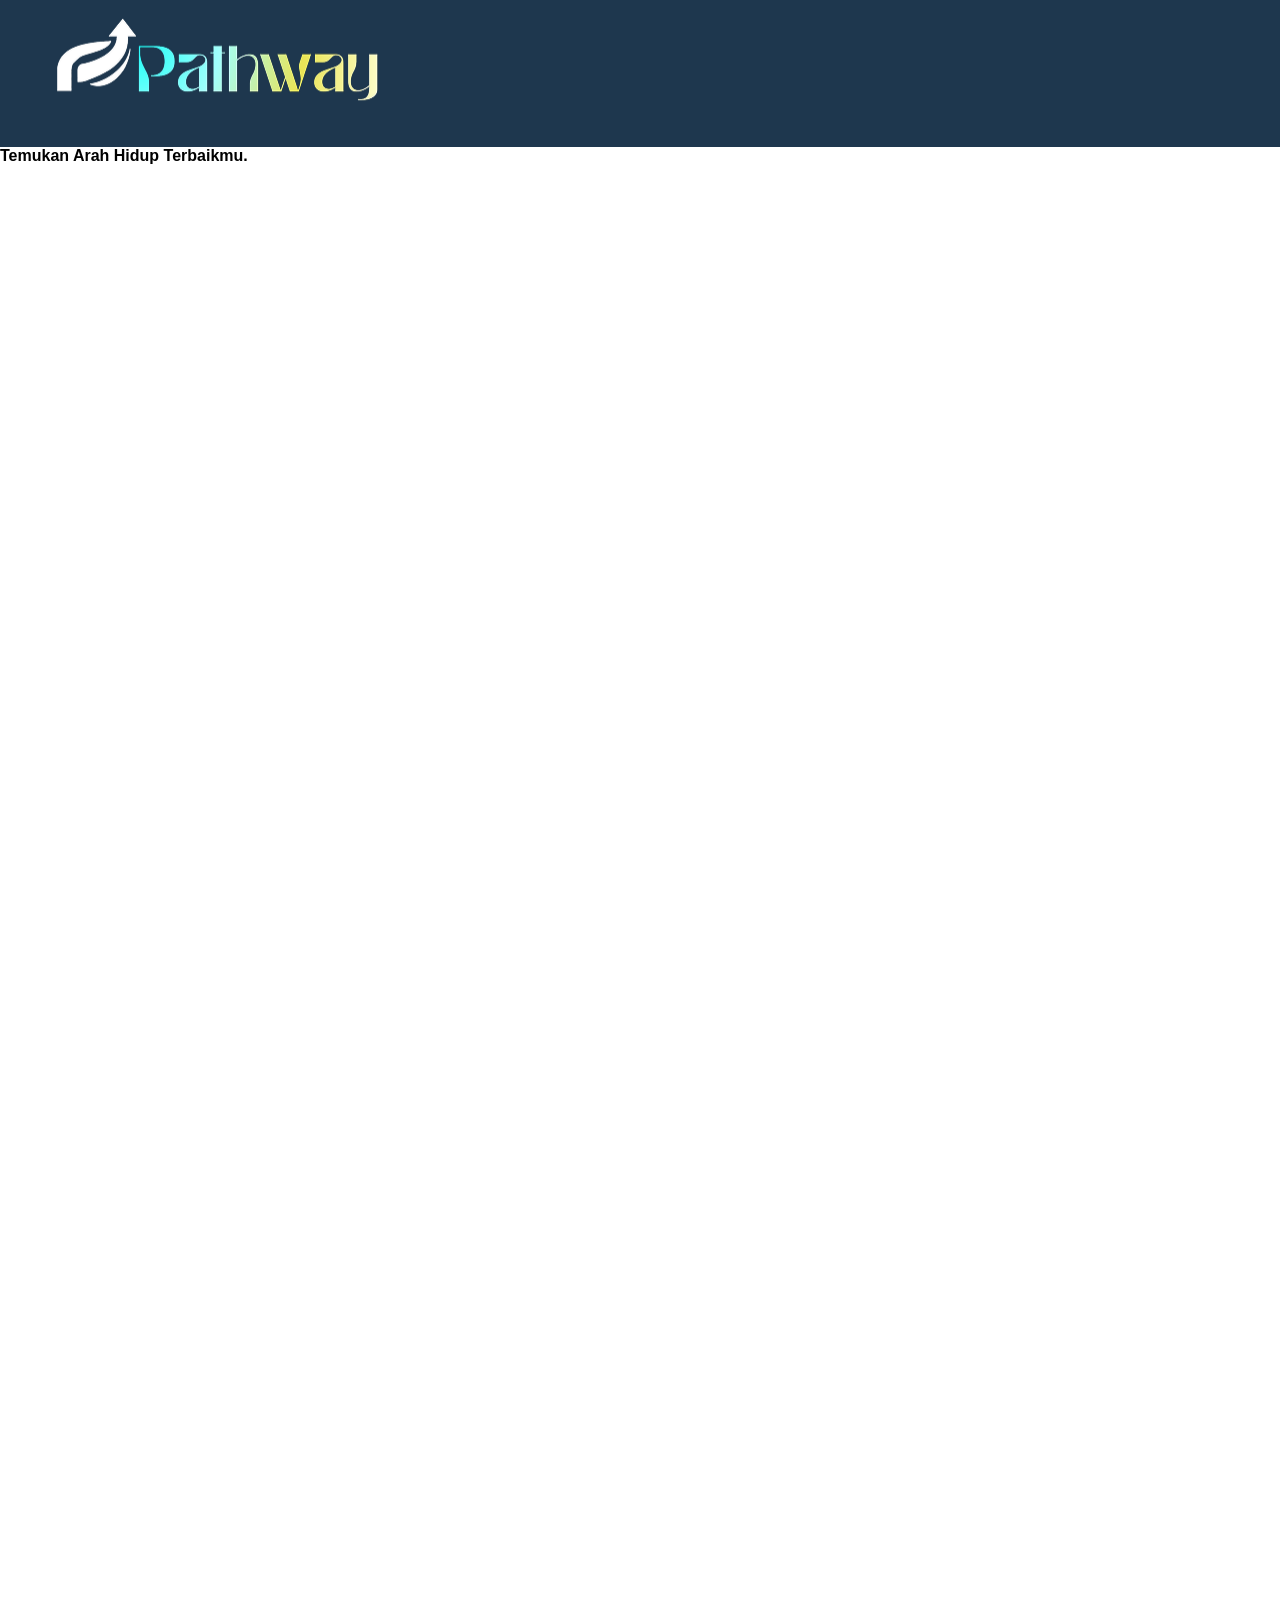
==== index.html @ c816d0b0 "Rename LandingPage.html to index.html" ====
<!DOCTYPE html>
<html lang-"en">
    <head>
        <meta charset="utf-8">
        <title>Landing Page</title>
        <link href="LandingPage.css" rel="stylesheet">
        <link rel="preconnect" href="https://fonts.googleapis.com">
    </head>
    <body>
        <header>
            <a href="">
            <img src="Assets/PathLogo.png" class="logo">
            </a>
        </header>

        <div>
            <p class="Start">Temukan Arah <span>Hidup</span> Terbaikmu.</p>
        </div>
    </body>
</html>
---- LandingPage.css ----
* {
    margin: 0;
    height: 4120px;
    background-attachment: scroll;
}
body {
    font-family: 'Montserrat', sans-serif;
}
header {
    display: block;
    background-color: #1E374E;
    color: black;
    margin: auto;
    width: 1367px;
    height: 147px;
    z-index: -5;
}
.logo {
    display: block;
    height: 126.65px;
    width: 444.59px;
}
.Start {
    font-weight: bold;
}
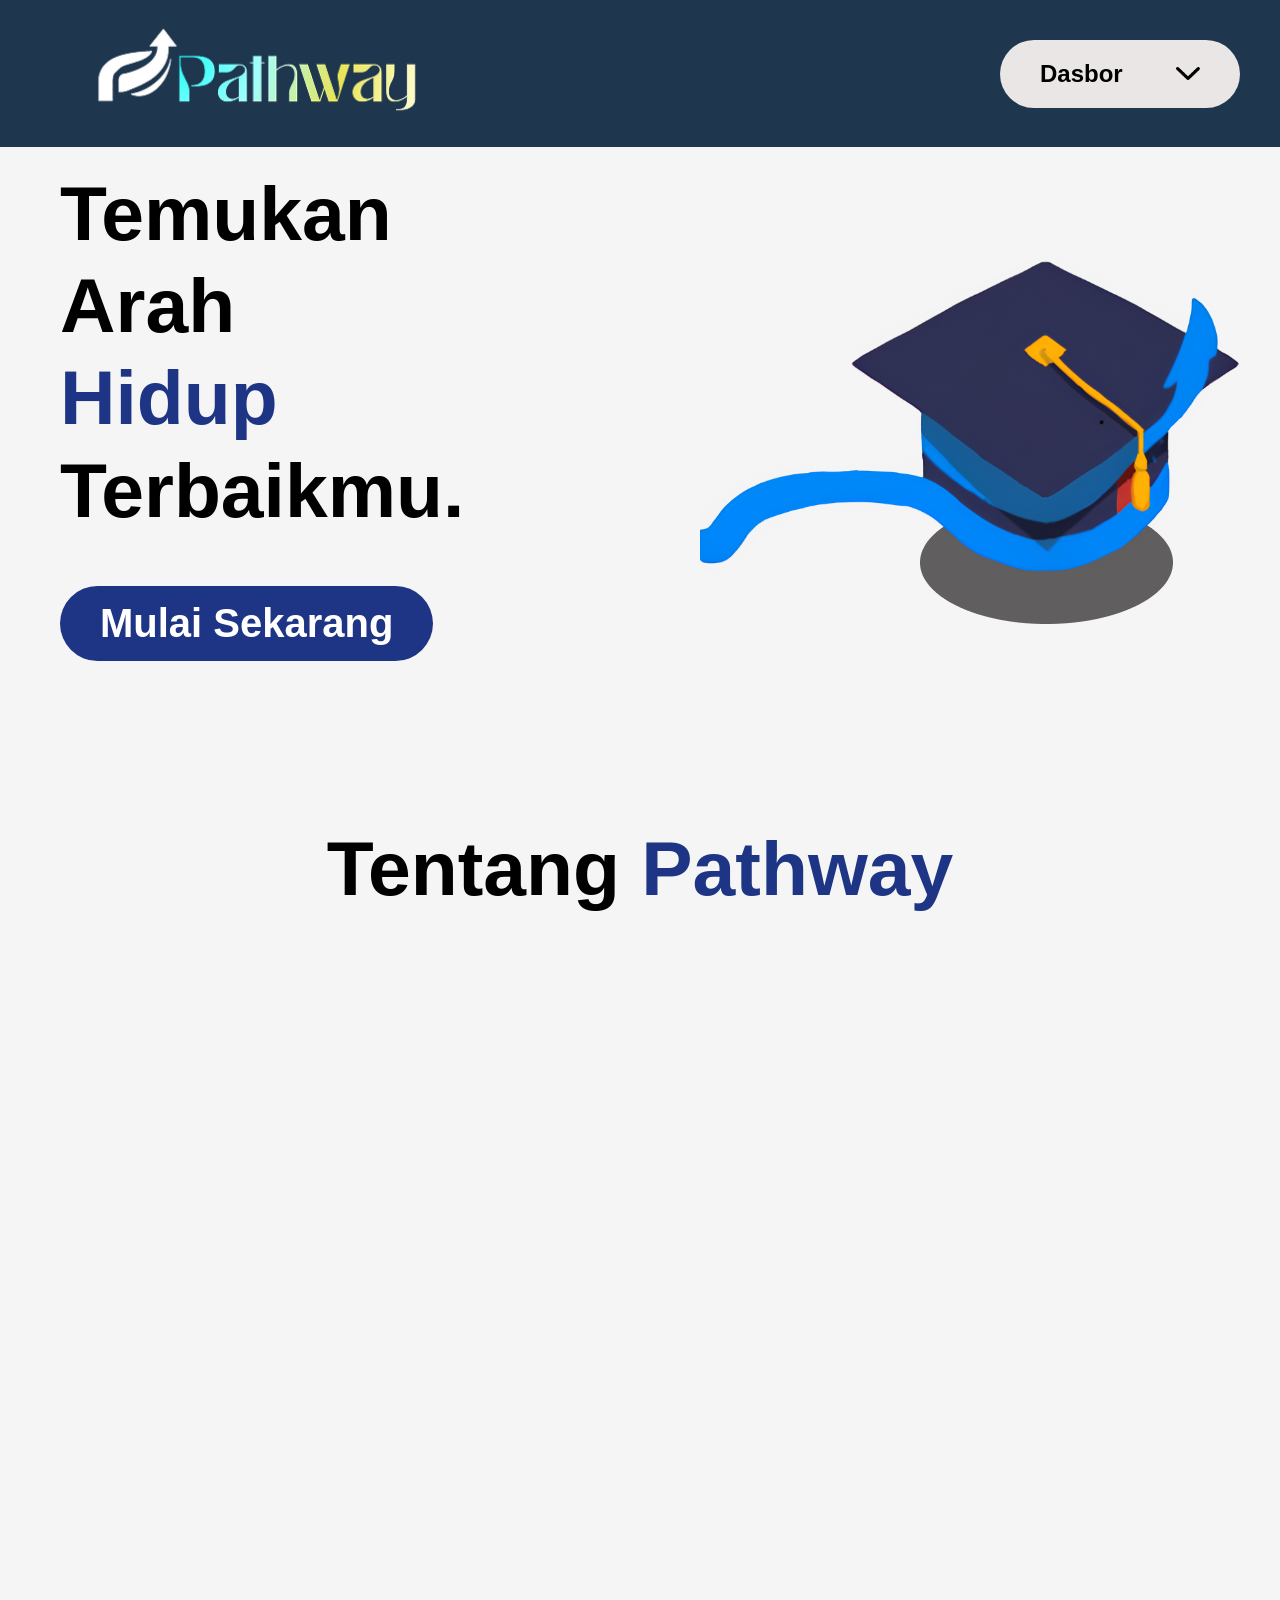
==== commit 421e7f1a: "Update index.html" ====
--- a/index.html
+++ b/index.html
@@ -1,20 +1,58 @@
 <!DOCTYPE html>
-<html lang-"en">
+<html lang="en">
     <head>
         <meta charset="utf-8">
         <title>Landing Page</title>
-        <link href="LandingPage.css" rel="stylesheet">
+        <link href="index.css" rel="stylesheet">
         <link rel="preconnect" href="https://fonts.googleapis.com">
     </head>
     <body>
         <header>
-            <a href="">
-            <img src="Assets/PathLogo.png" class="logo">
+            <a href="index.html">
+                <img src="Assets/PathLogo.png" class="logo">
             </a>
+    
+            <div class="dropdown-wrapper">
+                <button class="btn-dasbor-custom" onclick="toggleMenu()">
+                Dasbor <img src="Assets/Arrow.png" class="arrow" id="arrowIcon">
+                </button>
+                    
+                <a href="login.html" class="dropdown-menu" id="loginMenu">Masuk
+                </a>
+            </div>
         </header>
 
         <div>
             <p class="Start">Temukan Arah <span>Hidup</span> Terbaikmu.</p>
+            
+            <a href="" class="Mulaiskarang">
+                <button class="Test">Mulai Sekarang</button>
+            </a>
+            <img src="Assets/topigmbr.png" class="topi">
+            <img src="Assets/Eclipse.png" class="shadow">
         </div>
+
+        <div>
+            <p class="about">Tentang <span>Pathway</span></p>
+        </div>
+
+        <footer>
+        </footer>
+
+        <script>
+            function toggleMenu() {
+            const menu = document.getElementById('loginMenu');
+            const arrow = document.getElementById('arrowIcon');
+        
+            // Toggle muncul/hilang
+            if (menu.style.display === 'block') {
+                menu.style.display = 'none';
+                arrow.style.transform = 'rotate(0deg)';
+            } else {
+                menu.style.display = 'block';
+                arrow.style.transform = 'rotate(180deg)';
+            }
+        }
+        </script>
     </body>
 </html>
--- a/index.css
+++ b/index.css
@@ -0,0 +1,187 @@
+* {
+    margin: 0;
+    padding: 0;
+    box-sizing: border-box;
+}
+
+body {
+    font-family: 'Montserrat', sans-serif;
+    min-height: 4120px;
+    background-color: #f5f5f5;
+}
+
+header {
+    display: flex;
+    align-items: center;
+    justify-content: space-between;
+    background-color: #1E374E;
+    width: 100%;
+    height: 147px;
+    padding: 0 40px;
+}
+
+header a {
+    display: inline-block;
+}
+
+.logo {
+    display: block;
+    height: 126.65px;
+    width: 444.59px;
+    object-fit: contain;
+}
+
+.dropdown-wrapper {
+    position: relative;
+    display: inline-block;
+    min-width: 240px;
+}
+
+.btn-dasbor-custom {
+    background-color: #EBE6E6;
+    color: black;
+    padding: 20px 40px;
+    border-radius: 60px;
+    border: none;
+    cursor: pointer;
+    display: flex;
+    align-items: center;
+    justify-content: space-between;
+    width: 100%;
+    font-family: 'Montserrat', sans-serif;
+    font-weight: bold;
+    font-size: 24px;
+    gap: 20px;
+    position: relative;
+    z-index: 2;
+    transition: border-radius 0.2s ease;
+}
+
+.btn-dasbor-custom:hover {
+    color: #1E374E;
+}
+
+/* saat open — bawah tombol jadi kotak */
+.dropdown-wrapper.open .btn-dasbor-custom {
+    border-radius: 60px 60px 0 0;
+}
+
+.arrow {
+    width: 24px;
+    transition: transform 0.2s ease;
+}
+
+.dropdown-wrapper.open .arrow {
+    transform: rotate(180deg);
+}
+
+.dropdown-menu {
+    display: none;
+    position: absolute;
+    top: 40px;          /* nempel langsung, nol gap */
+    left: 0;
+    width: 100%;
+    background-color: #EBE6E6;
+    color: black;
+    padding: 26px 90px 28px 0px;
+    border-radius: 0 0 40px 40px;  /* atas kotak, bawah bulat */
+    font-family: 'Montserrat', sans-serif;
+    font-weight: bold;
+    font-size: 22px;
+    text-align: center;
+    text-decoration: none;
+    z-index: 1;
+}
+
+.dropdown-menu.show {
+    display: block;
+}
+
+.dropdown-menu:hover {
+    color: #1E374E;
+}
+
+.hero {
+    padding: 80px 40px;
+}
+
+.Start {
+    display: block;
+    font-weight: bold;
+    font-size: 76.86px;
+    color: black;
+    line-height: 1.2;
+    width: 50px;
+    margin-left: 60px;
+    margin-top: 20px;
+}
+
+.Start span {
+    color: #1D3584;
+}
+
+.Test {
+    display: inline-block;
+    font-family: 'Montserrat', sans-serif;
+    border: none;
+    background-color: #1D3584;
+    color: white;
+    font-size: 40px;
+    border-radius: 60px;
+    font-weight: bold;
+    padding: 15px 40px;
+    cursor: pointer;
+    margin-left: 60px;
+    margin-top: 50px;
+    border: 0;
+    transition: 0,3s ease;
+}
+
+.Test:hover {
+    background-color: #101d47;
+    color: grey;
+}
+
+.topi {
+    display: block;
+    position: relative;
+    width: 700px;
+    margin-left: 700px;
+    margin-top: -560px;
+    z-index: -4;
+}
+
+.shadow {
+    display: block;
+    position: relative;
+    margin-left: 920px;
+    margin-top: -300px;
+    z-index: -5;
+}
+
+.Mulaiskarang {
+    text-decoration: none;
+}
+
+.about {
+    display: block;
+    font-weight: bold;
+    font-size: 76.86px;
+    text-align: center;
+    margin-top: 200px;
+}
+
+.about span{
+    color: #1D3584;
+}
+
+footer {
+    display: block;
+    margin-top: 3350px;
+    align-items: center;
+    justify-content: space-between;
+    background-color: #1E374E;
+    width: 100%;
+    height: 147px;
+    padding: 0 40px;
+}
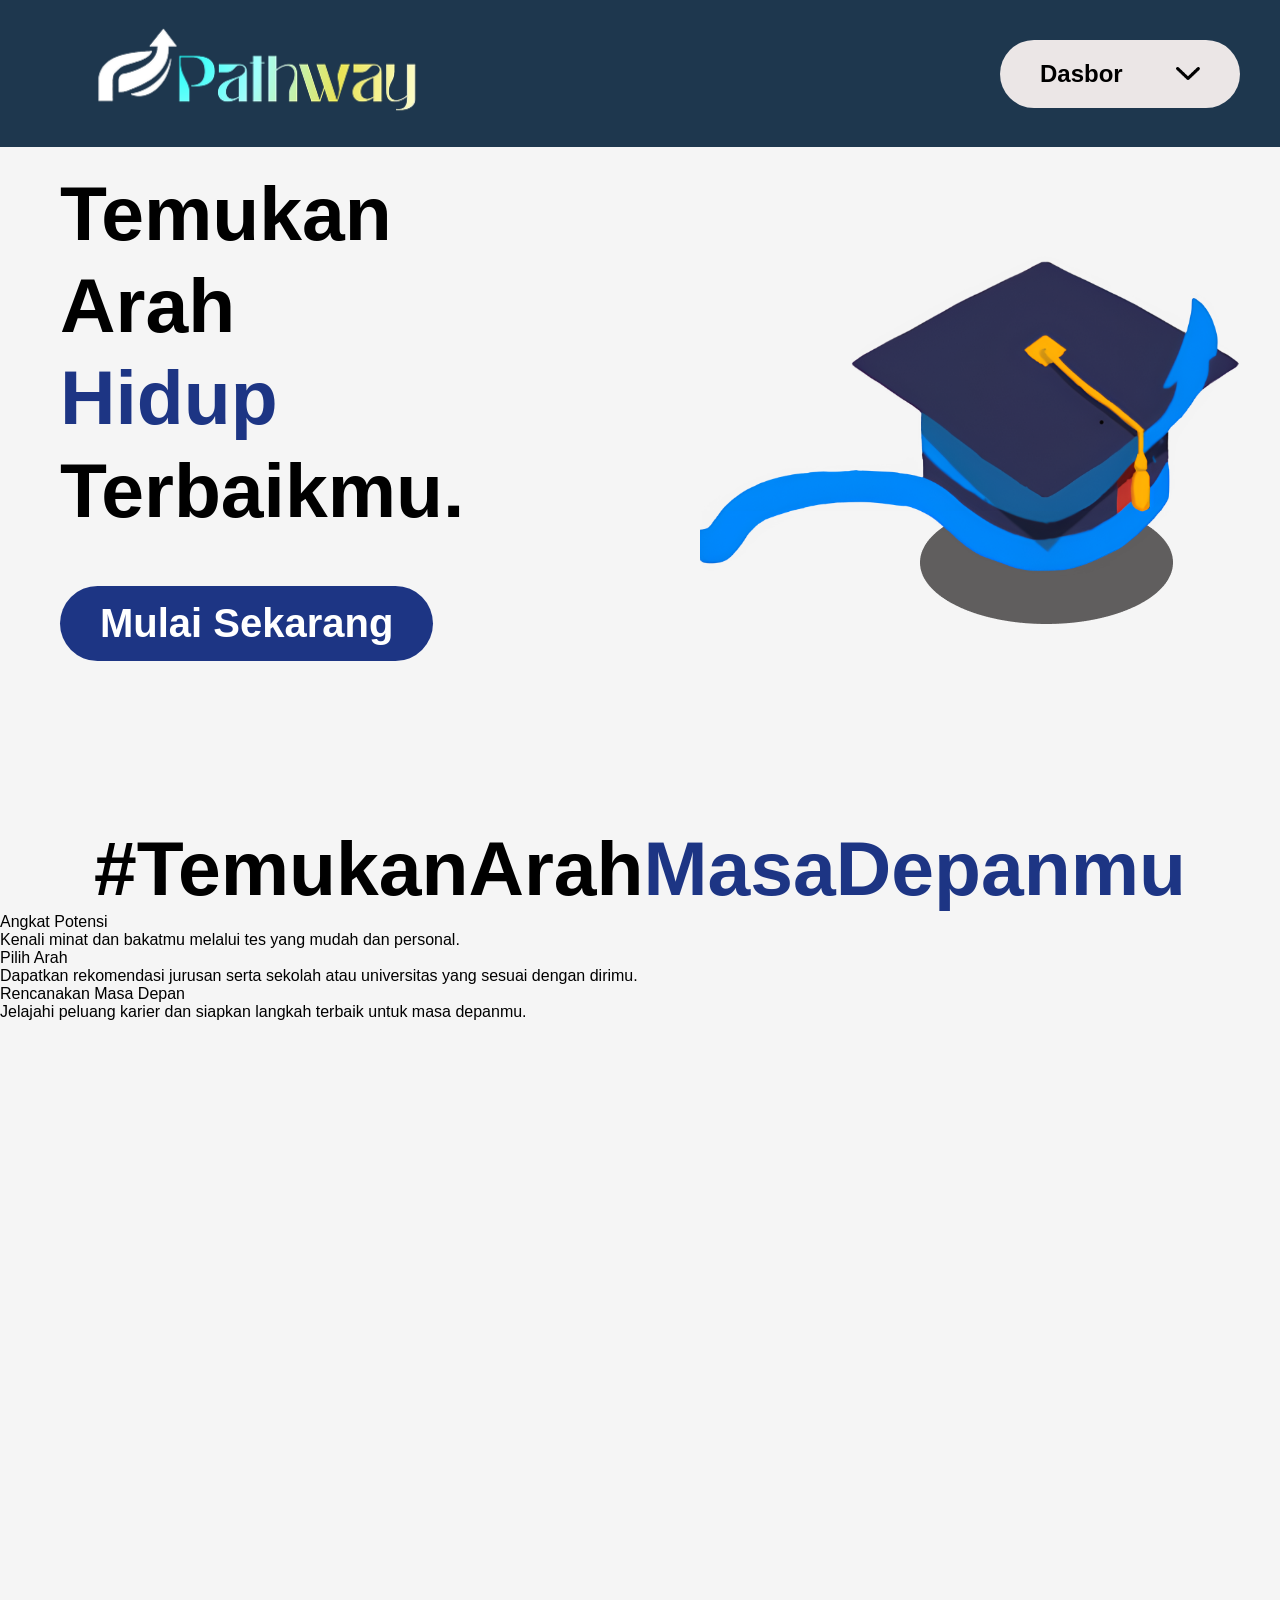
==== commit bd86350b: "Update index.html" ====
--- a/index.html
+++ b/index.html
@@ -33,7 +33,25 @@
         </div>
 
         <div>
-            <p class="about">Tentang <span>Pathway</span></p>
+            <p class="about">#TemukanArah<span>MasaDepanmu</span></p>
+            <div class="containerop1">
+                <div>
+                    <p class="Op1">Angkat Potensi</p>
+                    <p class="isi">Kenali minat dan bakatmu melalui tes yang mudah dan personal.</p>
+                </div>
+            </div>
+            <div class="containerop2">
+                <div>
+                    <p class="Op2">Pilih Arah</p>
+                    <p class="isi">Dapatkan rekomendasi jurusan serta sekolah atau universitas yang sesuai dengan dirimu.</p>
+                </div>
+            </div>
+            <div class="containerop3">
+                <div>
+                    <p class="Op3">Rencanakan Masa Depan</p>
+                    <p class="isi">Jelajahi peluang karier dan siapkan langkah terbaik untuk masa depanmu.</p>
+                </div>
+            </div>
         </div>
 
         <footer>
@@ -41,18 +59,24 @@
 
         <script>
             function toggleMenu() {
-            const menu = document.getElementById('loginMenu');
-            const arrow = document.getElementById('arrowIcon');
-        
-            // Toggle muncul/hilang
-            if (menu.style.display === 'block') {
-                menu.style.display = 'none';
-                arrow.style.transform = 'rotate(0deg)';
-            } else {
-                menu.style.display = 'block';
-                arrow.style.transform = 'rotate(180deg)';
-            }
-        }
+    const menu = document.getElementById('loginMenu');
+    const arrow = document.getElementById('arrowIcon');
+    const wrapper = document.querySelector('.dropdown-wrapper');
+
+    // Toggle class 'show' untuk menu (fade in)
+    menu.classList.toggle('show');
+    
+    // Toggle class 'open' untuk wrapper (buat border-radius tombol & rotasi panah)
+    wrapper.classList.toggle('open');
+
+    // Logic rotasi panah (opsional kalau mau tetep lewat JS, 
+    // tapi di CSS kamu tadi udah ada .dropdown-wrapper.open .arrow)
+    if (menu.classList.contains('show')) {
+        arrow.style.transform = 'rotate(180deg)';
+    } else {
+        arrow.style.transform = 'rotate(0deg)';
+    }
+}
         </script>
     </body>
 </html>
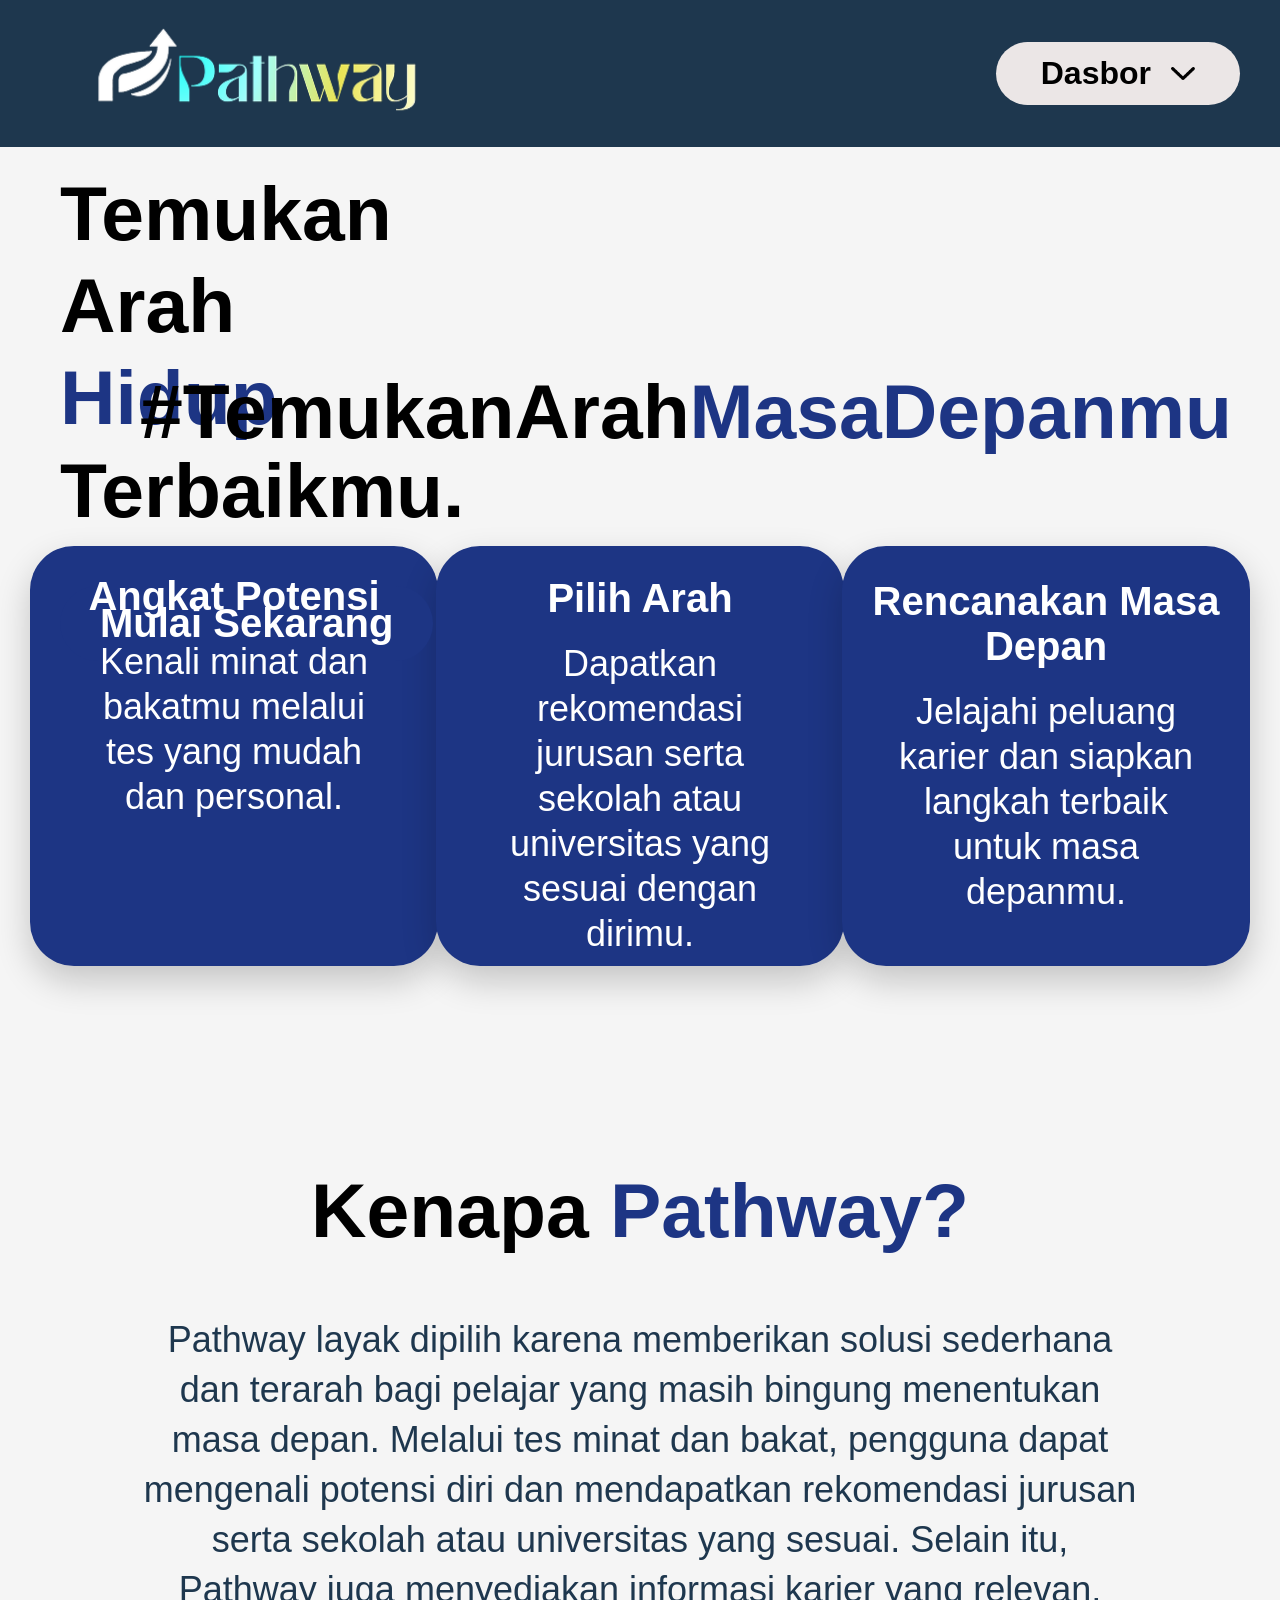
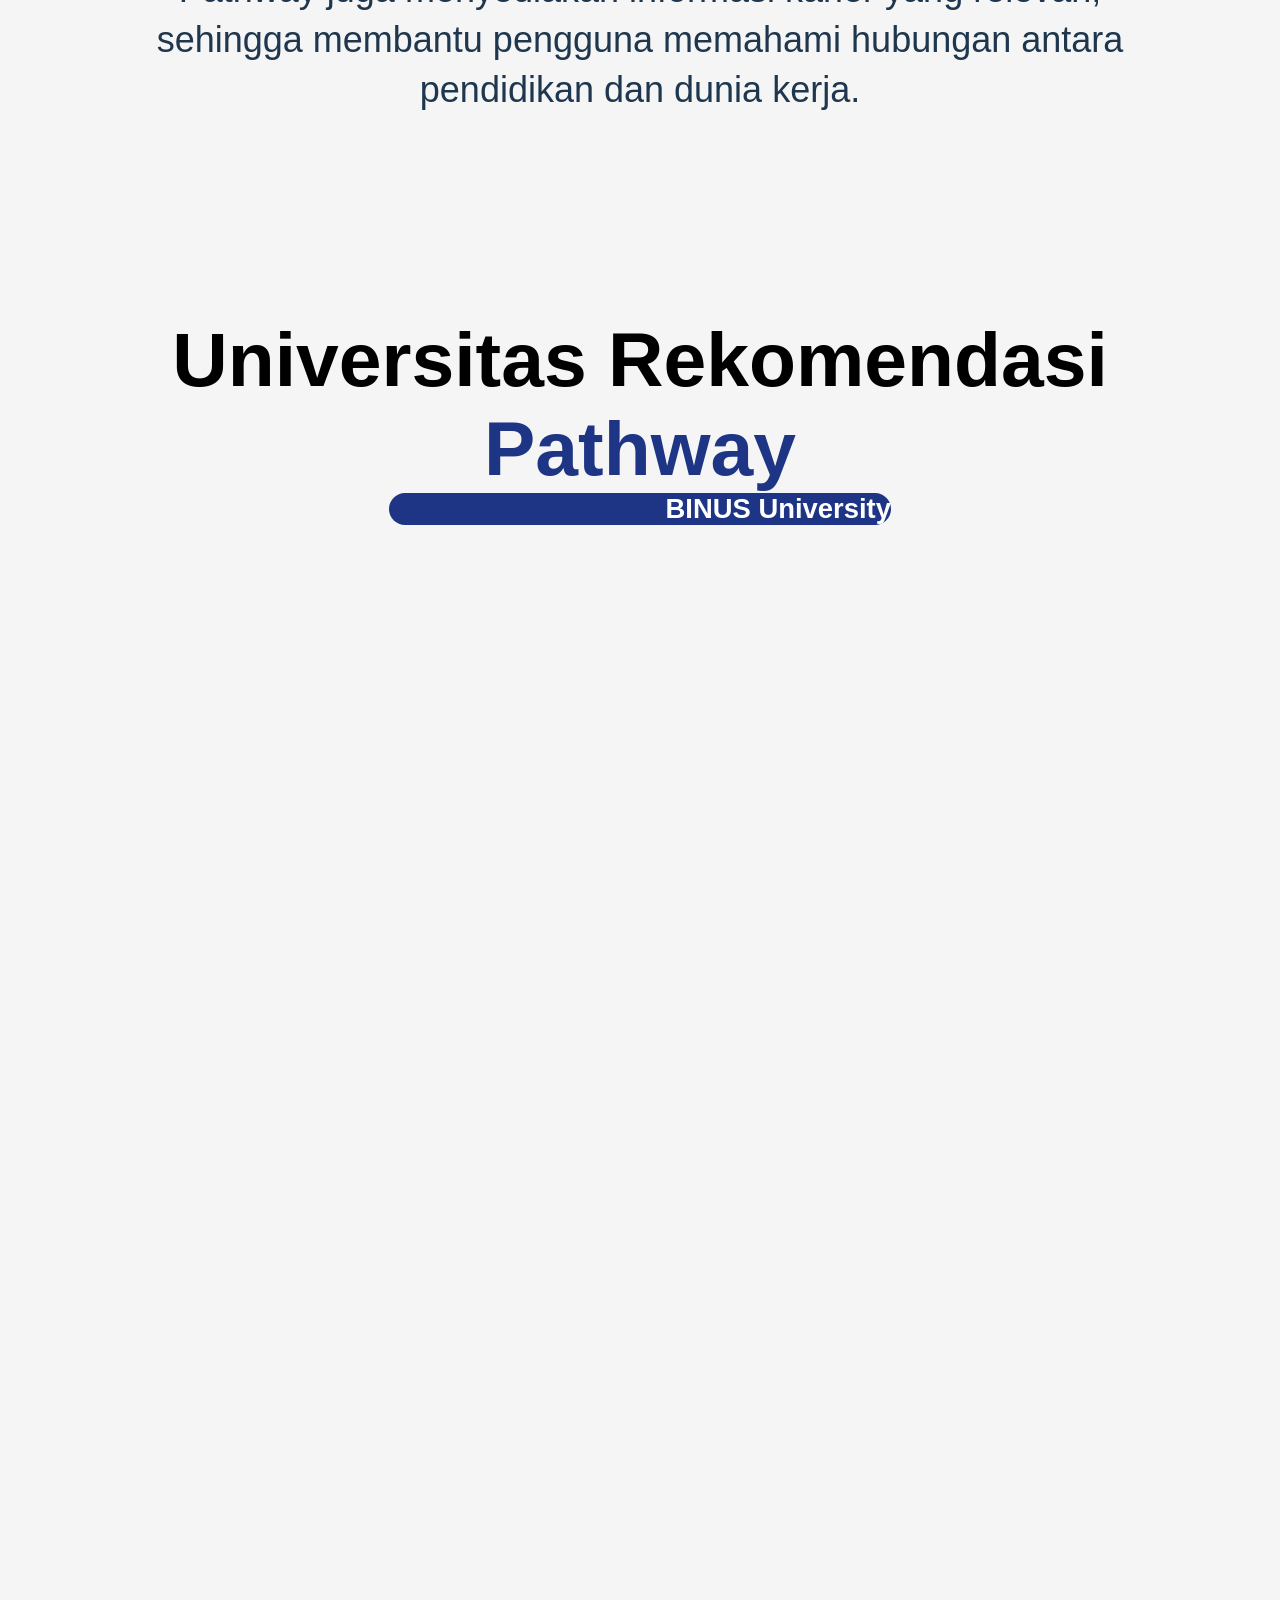
==== commit a03a3f6f: "Update index.html" ====
--- a/index.html
+++ b/index.html
@@ -5,6 +5,7 @@
         <title>Landing Page</title>
         <link href="index.css" rel="stylesheet">
         <link rel="preconnect" href="https://fonts.googleapis.com">
+        <link rel="icon" type="image/png" href="Assets/favicon.png">
     </head>
     <body>
         <header>
@@ -28,7 +29,7 @@
             <a href="" class="Mulaiskarang">
                 <button class="Test">Mulai Sekarang</button>
             </a>
-            <img src="Assets/topigmbr.png" class="topi">
+            <img src="Assets/Topi.gif" class="topi">
             <img src="Assets/Eclipse.png" class="shadow">
         </div>
 
@@ -54,6 +55,19 @@
             </div>
         </div>
 
+        <div>
+            <p class="about">Kenapa <span>Pathway?</span></p>
+            <p class="deksripsi">Pathway layak dipilih karena memberikan solusi sederhana dan terarah bagi pelajar yang masih bingung menentukan masa depan. Melalui tes minat dan bakat, pengguna dapat mengenali potensi diri dan mendapatkan rekomendasi jurusan serta sekolah atau universitas yang sesuai. Selain itu, Pathway juga menyediakan informasi karier yang relevan, sehingga membantu pengguna memahami hubungan antara pendidikan dan dunia kerja.</p>
+        </div>
+
+        <div>
+            <p class="about">Universitas Rekomendasi <span>Pathway</span></p>
+            <div class= "Uni1">
+                <p class="judul1">BINUS University</p>
+                <p class="deks1"></p>
+            </div>
+        </div>
+
         <footer>
         </footer>
 
@@ -62,15 +76,8 @@
     const menu = document.getElementById('loginMenu');
     const arrow = document.getElementById('arrowIcon');
     const wrapper = document.querySelector('.dropdown-wrapper');
-
-    // Toggle class 'show' untuk menu (fade in)
     menu.classList.toggle('show');
-    
-    // Toggle class 'open' untuk wrapper (buat border-radius tombol & rotasi panah)
     wrapper.classList.toggle('open');
-
-    // Logic rotasi panah (opsional kalau mau tetep lewat JS, 
-    // tapi di CSS kamu tadi udah ada .dropdown-wrapper.open .arrow)
     if (menu.classList.contains('show')) {
         arrow.style.transform = 'rotate(180deg)';
     } else {
--- a/index.css
+++ b/index.css
@@ -18,6 +18,9 @@
     width: 100%;
     height: 147px;
     padding: 0 40px;
+    position: sticky;
+    top: 0;
+    z-index: 1000;
 }
 
 header a {
@@ -40,7 +43,7 @@
 .btn-dasbor-custom {
     background-color: #EBE6E6;
     color: black;
-    padding: 20px 40px;
+    padding: 13px 45px;
     border-radius: 60px;
     border: none;
     cursor: pointer;
@@ -50,7 +53,7 @@
     width: 100%;
     font-family: 'Montserrat', sans-serif;
     font-weight: bold;
-    font-size: 24px;
+    font-size: 32px;
     gap: 20px;
     position: relative;
     z-index: 2;
@@ -61,9 +64,8 @@
     color: #1E374E;
 }
 
-/* saat open — bawah tombol jadi kotak */
 .dropdown-wrapper.open .btn-dasbor-custom {
-    border-radius: 60px 60px 0 0;
+    border-radius: 30px 30px 0 0;
 }
 
 .arrow {
@@ -76,25 +78,41 @@
 }
 
 .dropdown-menu {
-    display: none;
+    /* Hapus display: none; */
     position: absolute;
-    top: 40px;          /* nempel langsung, nol gap */
+    top: 100%;           /* Pas di bawah tombol */
     left: 0;
     width: 100%;
     background-color: #EBE6E6;
     color: black;
-    padding: 26px 90px 28px 0px;
-    border-radius: 0 0 40px 40px;  /* atas kotak, bawah bulat */
+    padding: 26px 50px 28px 0px;
+    border-radius: 0 0 40px 40px;
     font-family: 'Montserrat', sans-serif;
     font-weight: bold;
-    font-size: 22px;
+    font-size: 32px;
     text-align: center;
     text-decoration: none;
     z-index: 1;
-}
-
+
+    /* Logic Fade In */
+    opacity: 0;
+    visibility: hidden;
+    transform: translateY(-10px); /* Efek sedikit naik saat sembunyi */
+    transition: all 0.3s ease;    /* Durasi transisi 0.3 detik */
+}
+
+/* Class baru untuk trigger tampil */
 .dropdown-menu.show {
-    display: block;
+    opacity: 1;
+    visibility: visible;
+    transform: translateY(0);    /* Kembali ke posisi normal */
+}
+
+.dropdown-menu.show {
+    display: block;
+    opacity: 1;
+    visibility: visible;
+    transform: translateY(0);
 }
 
 .dropdown-menu:hover {
@@ -149,6 +167,7 @@
     margin-left: 700px;
     margin-top: -560px;
     z-index: -4;
+    right: 5%;
 }
 
 .shadow {
@@ -157,6 +176,7 @@
     margin-left: 920px;
     margin-top: -300px;
     z-index: -5;
+    right: 4%;
 }
 
 .Mulaiskarang {
@@ -169,6 +189,9 @@
     font-size: 76.86px;
     text-align: center;
     margin-top: 200px;
+    width: 1000px;
+    margin-left: auto;
+    margin-right: auto;
 }
 
 .about span{
@@ -185,3 +208,122 @@
     height: 147px;
     padding: 0 40px;
 }
+
+.Op1, .Op2, .Op3 {
+    font-weight: bold;
+    display: block;
+    margin-top: 20px;
+    font-size: 40px;
+    text-align: center;
+}
+
+.Op1{
+    margin-top: -120px;
+}
+
+.Op3 {
+    margin-top: -20px;
+}
+
+.isi {
+    display: block;
+    margin-top: 20px;
+    text-align: center;
+    margin-left: auto;
+    margin-right: auto;
+    width: 300px;
+}
+
+.containerop1 {
+    margin-top: 90px;
+    display: flex;
+    margin-left: 30px;
+    border: none;
+    background-color: #1D3584;
+    color: white;
+    font-size: 36px;
+    border-radius: 44px;
+    width: 408px;
+    text-align: center;
+    height: 420px;
+    line-height: 45px;
+    box-shadow: 0 15px 35px rgba(0, 0, 0, 0.2);
+}
+
+.containerop2 {
+    display: flex;
+    margin-top: -420px;
+    margin-left: auto;
+    margin-right: auto;
+    border: none;
+    background-color: #1D3584;
+    color: white;
+    font-size: 36px;
+    border-radius: 44px;
+    width: 408px;
+    text-align: center;
+    height: 420px;
+    line-height: 45px;
+    box-shadow: 0 15px 35px rgba(0, 0, 0, 0.2);
+}
+
+.containerop3 {
+    margin-top: -420px;
+    display: flex;
+    margin-left: auto;
+    margin-right: 30px;
+    border: none;
+    background-color: #1D3584;
+    color: white;
+    font-size: 36px;
+    border-radius: 44px;
+    width: 408px;
+    text-align: center;
+    height: 420px;
+    line-height: 45px;
+    box-shadow: 0 15px 35px rgba(0, 0, 0, 0.2);
+}
+
+.containerop1, .containerop2, .containerop3 {
+    display: flex;
+    flex-direction: column; /* WAJIB: biar judul & isi tumpuk atas-bawah */
+    align-items: center;    /* Center secara horizontal */
+    justify-content: center; /* Center secara vertikal */
+    
+    /* ... sisa kode warna, radius, dan shadow kamu ... */
+    background-color: #1D3584;
+    color: white;
+    border-radius: 44px;
+    width: 408px;
+    height: 420px;
+    text-align: center;
+}
+
+.deksripsi {
+    margin-top: 60px;
+    color: #1E374E;
+    text-align: center;
+    font-size: 36px;
+    width: 1000px;
+    line-height: 50px;
+    margin-left: auto;
+    margin-right: auto;
+}
+
+.Uni1 {
+    width: 502px;
+    height: 289px;
+    margin-left: auto;
+    margin-right: auto;
+}
+
+.judul1 {
+    display: block;
+    border: none;
+    background-color: #1D3584;
+    border-radius: 30px;
+    color: white;
+    text-align: right;
+    font-weight: bold;
+    font-size: 27.43px;
+}
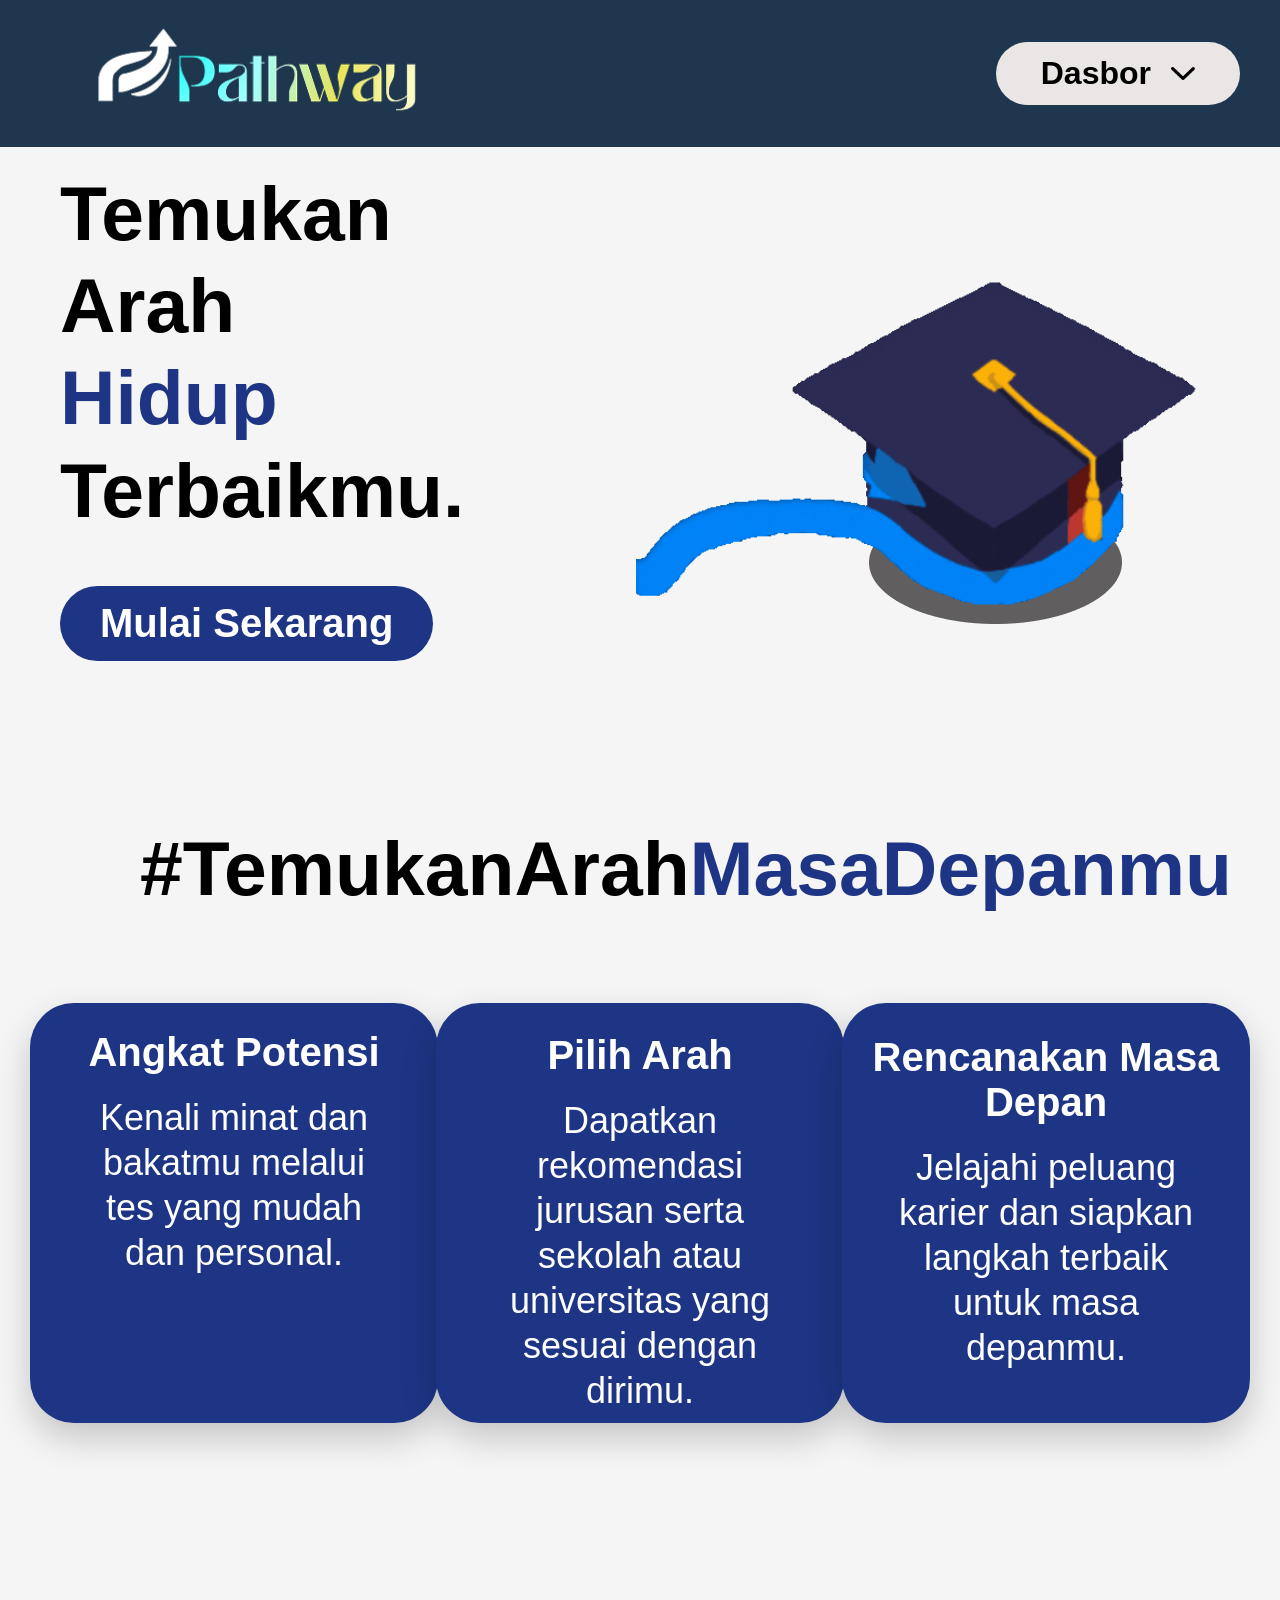
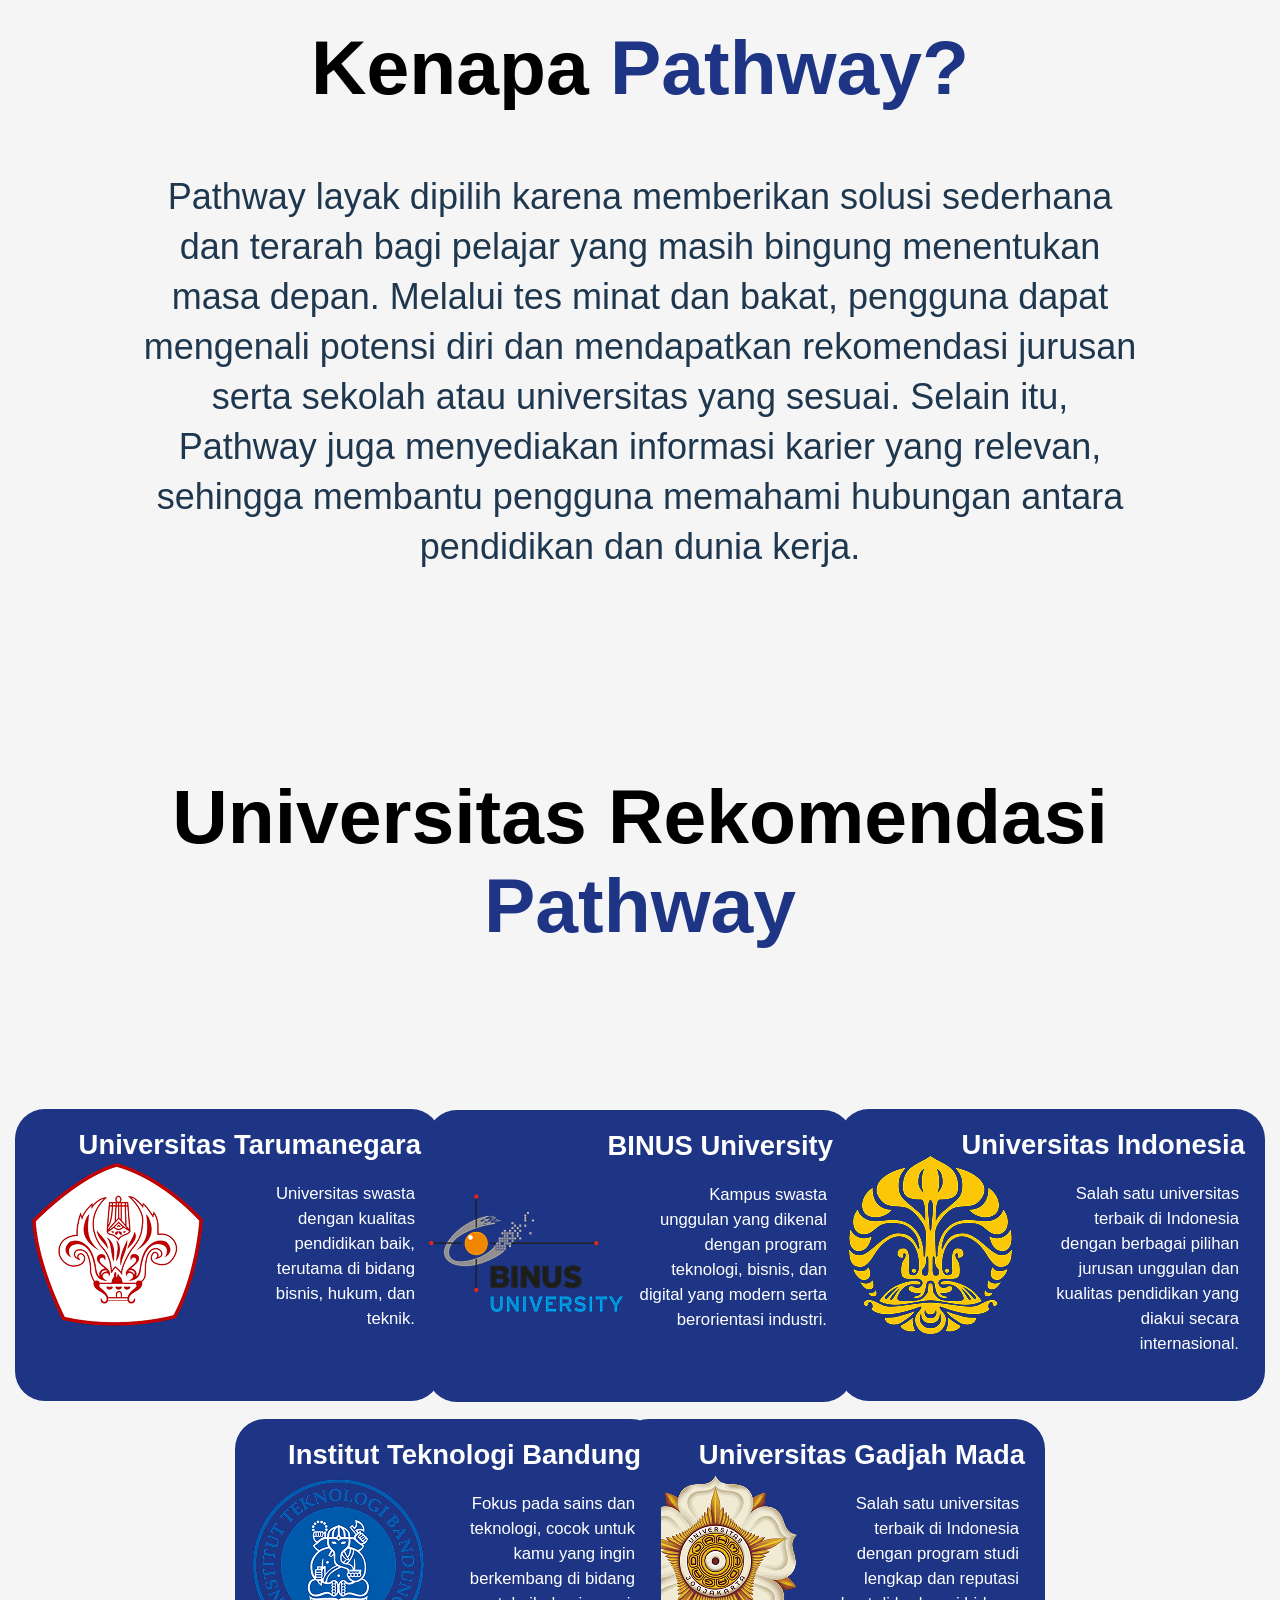
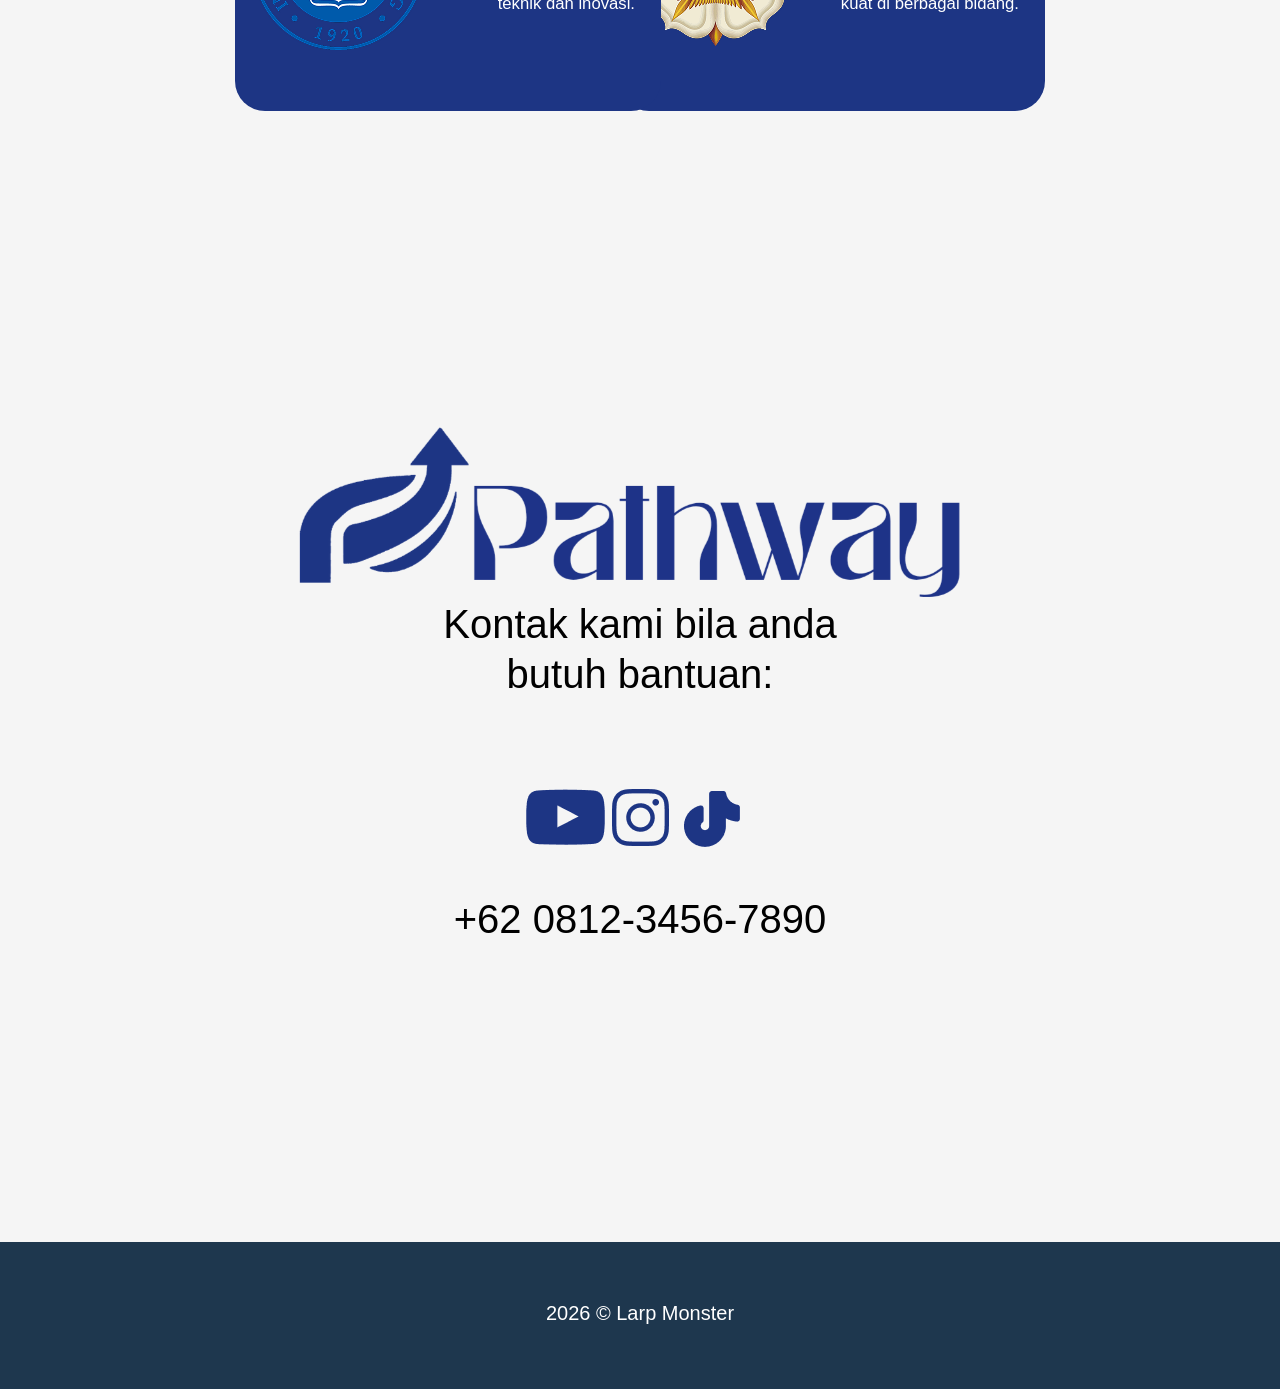
==== commit 3cb2484c: "Update index.html" ====
--- a/index.html
+++ b/index.html
@@ -64,11 +64,42 @@
             <p class="about">Universitas Rekomendasi <span>Pathway</span></p>
             <div class= "Uni1">
                 <p class="judul1">BINUS University</p>
-                <p class="deks1"></p>
+                <p class="deks1">Kampus swasta unggulan yang dikenal dengan program teknologi, bisnis, dan digital yang modern serta berorientasi industri.</p> 
+                <img src="Assets/BINUSlogo.png" class="Binus">
+            </div>
+            <div class= "Uni2">
+                <p class="judul2">Universitas Indonesia</p>
+                <p class="deks2">Salah satu universitas terbaik di Indonesia dengan berbagai pilihan jurusan unggulan dan kualitas pendidikan yang diakui secara internasional.</p> 
+                <img src="Assets/UI logo.png" class="UI">
+            </div>
+            <div class= "Uni3">
+                <p class="judul3">Universitas Tarumanegara</p>
+                <p class="deks3">Universitas swasta dengan kualitas pendidikan baik, terutama di bidang bisnis, hukum, dan teknik.</p> 
+                <img src="Assets/Tarumanegara.png" class="TM">
+            </div>
+            <div class= "Uni4">
+                <p class="judul4">Institut Teknologi Bandung</p>
+                <p class="deks4">Fokus pada sains dan teknologi, cocok untuk kamu yang ingin berkembang di bidang teknik dan inovasi.</p> 
+                <img src="Assets/ITB Logo.png" class="ITB">
+            </div>
+            <div class= "Uni5">
+                <p class="judul5">Universitas Gadjah Mada</p>
+                <p class="deks5">Salah satu universitas terbaik di Indonesia dengan program studi lengkap dan reputasi kuat di berbagai bidang.</p> 
+                <img src="Assets/GJMD Logo.png" class="GJMD">
             </div>
         </div>
 
+        <div>
+            <img src="Assets/PathLogo2.png" class="PthLg2">
+            <p class="contact">Kontak kami bila anda butuh bantuan:</p>
+            <img src="Assets/Insta Icon.png" class="InstaLogo">
+            <img src="Assets/YT icon.png" class="TubeLogo">
+            <img src="Assets/TikTok Icon.png" class="TikTokLogo">
+            <p class="NomorTLP">+62 0812-3456-7890</p>
+        </div>
+
         <footer>
+            <p>2026 © Larp Monster</p>
         </footer>
 
         <script>
--- a/index.css
+++ b/index.css
@@ -6,7 +6,7 @@
 
 body {
     font-family: 'Montserrat', sans-serif;
-    min-height: 4120px;
+    min-height: 3000px;
     background-color: #f5f5f5;
 }
 
@@ -200,7 +200,7 @@
 
 footer {
     display: block;
-    margin-top: 3350px;
+    margin-top: 300px;
     align-items: center;
     justify-content: space-between;
     background-color: #1E374E;
@@ -311,10 +311,39 @@
 }
 
 .Uni1 {
-    width: 502px;
+    margin-top: 160px;
+    margin-left: auto;
+    margin-right: auto;
+    justify-content: center;
+}
+
+.Uni2 {
+    position: absolute;
+    margin-left: auto;
+    right: 15px;
+}
+
+.Uni3 {
+    position: absolute;
+    left: 15px;
+}
+
+.Uni4 {
+    display: block;
+    position: absolute;
+    margin-left: 235px;
+}
+
+.Uni5 {
+    margin-left: auto;
+    margin-right: 235px;
+}
+
+.Uni1, .Uni2, .Uni3, .Uni4, .Uni5 {
+    justify-content: center;
+    margin-top: 160px;
+    width: 426px;
     height: 289px;
-    margin-left: auto;
-    margin-right: auto;
 }
 
 .judul1 {
@@ -326,4 +355,170 @@
     text-align: right;
     font-weight: bold;
     font-size: 27.43px;
-}
+    padding: 20px 20px 240px 0px;
+}
+
+.judul2 {
+    display: block;
+    border: none;
+    background-color: #1D3584;
+    border-radius: 30px;
+    color: white;
+    text-align: right;
+    font-weight: bold;
+    font-size: 27.43px;
+    padding: 20px 20px 240px 0px;
+    margin-top: -450px;
+}
+
+.judul3 {
+    display: block;
+    border: none;
+    background-color: #1D3584;
+    border-radius: 30px;
+    color: white;
+    text-align: right;
+    font-weight: bold;
+    font-size: 27.43px;
+    padding: 20px 20px 240px 0px;
+    margin-top: -450px;
+}
+
+.judul4 {
+    display: block;
+    border: none;
+    background-color: #1D3584;
+    border-radius: 30px;
+    color: white;
+    text-align: right;
+    font-weight: bold;
+    font-size: 27.43px;
+    padding: 20px 20px 240px 0px;
+    margin-top: -140px;
+}
+
+.judul5 {
+    display: block;
+    border: none;
+    background-color: #1D3584;
+    border-radius: 30px;
+    color: white;
+    text-align: right;
+    font-weight: bold;
+    font-size: 27.43px;
+    padding: 20px 20px 240px 0px;
+    margin-top: -140px;
+}
+
+.Binus {
+    display: block;
+    position: absolute;
+    margin-top: -140px;
+    z-index: 3;
+}
+
+.UI {
+    margin-left: 10px;
+    margin-top: -200px;
+    display: block;
+    z-index: 10;
+    position: absolute;
+}
+
+.TM {
+    display: block;
+    position: absolute;
+    margin-top: -170px;
+    margin-left: 15px;
+    z-index: 14;
+}
+
+.ITB {
+    display: block;
+    position: absolute;
+    margin-top: -140px;
+    margin-left: 15px;
+    z-index: 14;
+}
+
+.GJMD {
+    display: block;
+    margin-top: -140px;
+    margin-left: 15px;
+}
+
+.deks1, .deks2, .deks3, .deks4, .deks5 {
+    display: block;
+    position: relative;
+    margin-left: 210px;
+    color: white;
+    font-size: 16.71px;
+    margin-top: -220px;
+    text-align: right;
+    width: 190px;
+    z-index: 10;
+    line-height: 25px;
+}
+
+.PthLg2 {
+    display: flex;
+    justify-content: center;
+    align-items: center;
+    margin: auto;
+    width: 70%;
+    margin-top: 300px;
+}
+
+.contact {
+    justify-content: center;
+    margin: auto;
+    text-align: center;
+    align-items: center;
+    font-size: 40px;
+    width: 500px;
+    line-height: 50px;
+}
+
+.InstaLogo {
+    margin-top: 90px;
+    display: block;
+    margin-left: auto;
+    margin-right: auto;
+    font-size: 40px;
+}
+
+.TubeLogo {
+    margin-top: -93px;
+    display: block;
+    margin-left: 500px;
+    margin-right: auto;
+    font-size: 40px;
+}
+
+.TikTokLogo {
+    margin-top: -93px;
+    display: block;
+    margin-right: 540px;
+    margin-left: auto;
+}
+
+.NomorTLP {
+    align-items: center;
+    text-align: center;
+    margin-left: auto;
+    margin-right: auto;
+    font-size: 40px;
+    font-weight: 400;
+    margin-top: 50px;
+}
+
+footer p {
+    display: block;
+    position: relative;
+    text-align: center;
+    color: white;
+    font-size: 20px;
+    margin-left: auto;
+    margin-right: auto;
+    padding: 60px 0px;
+}
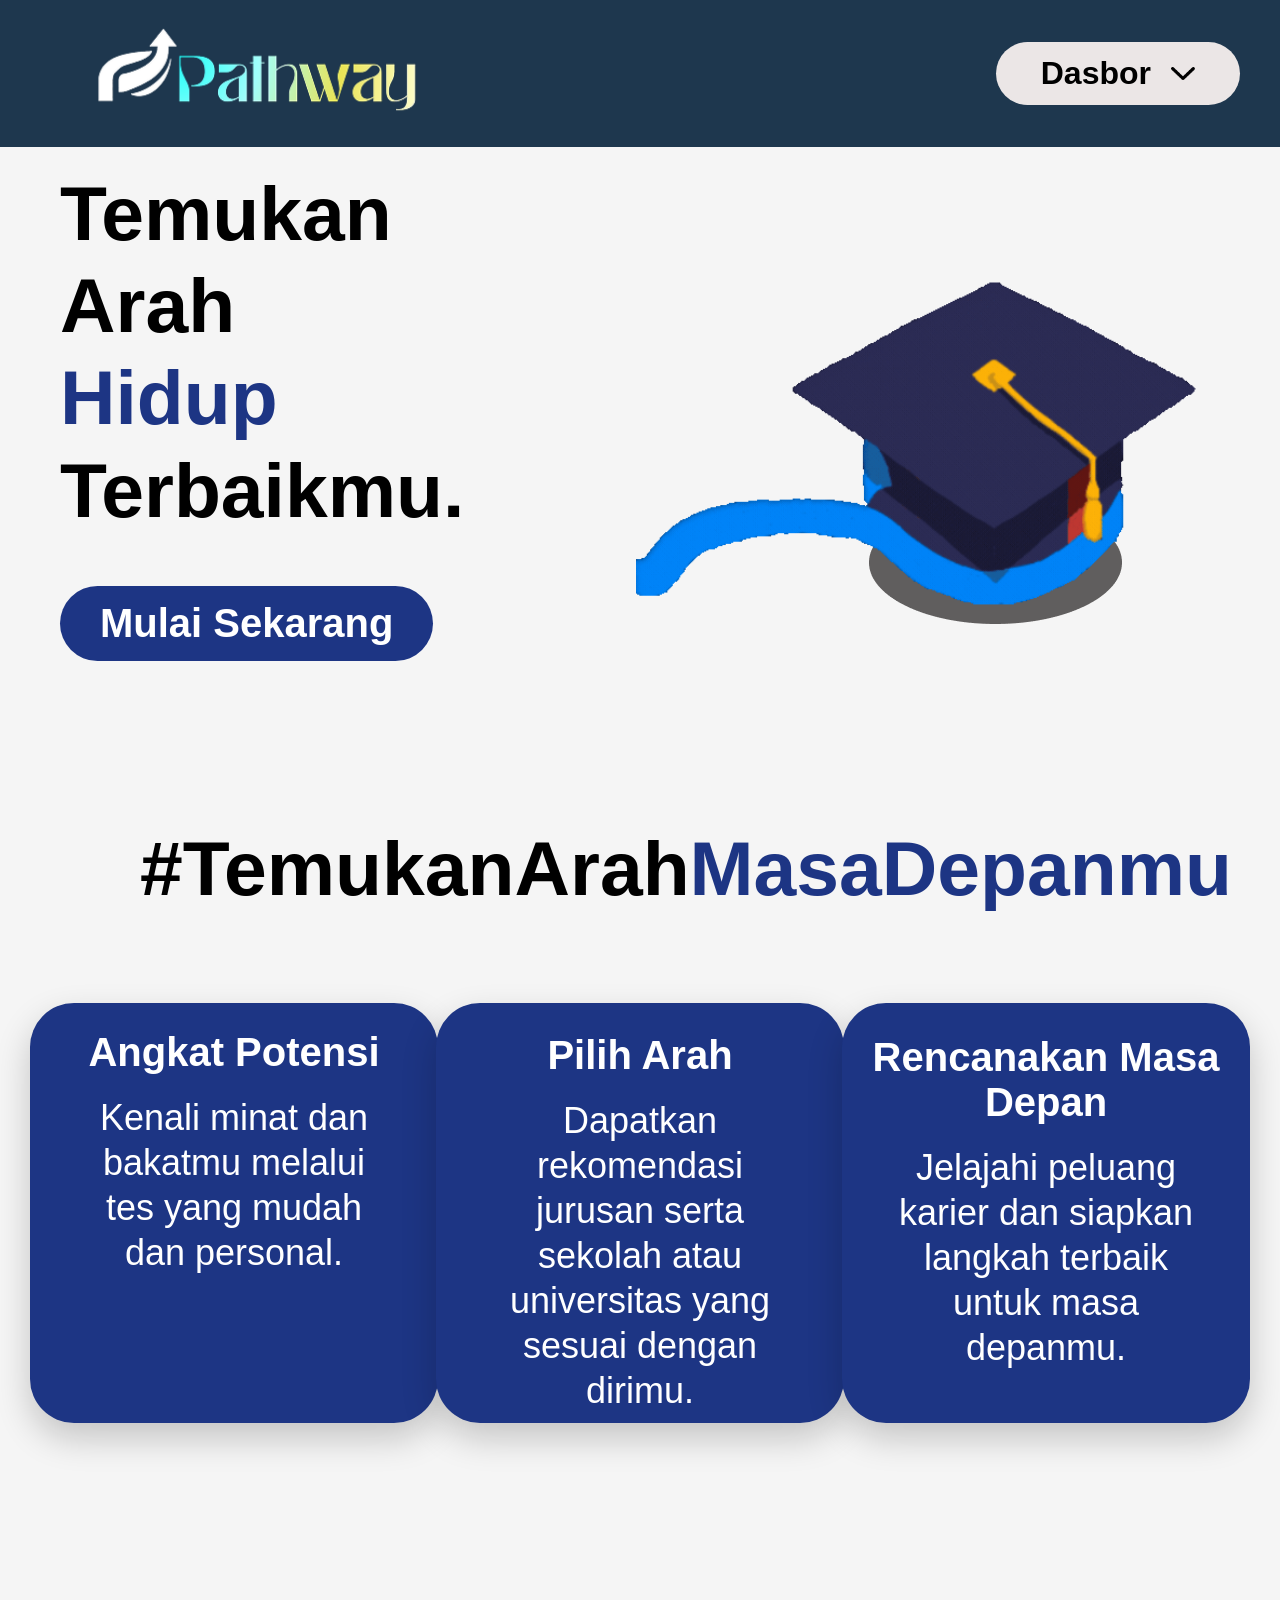
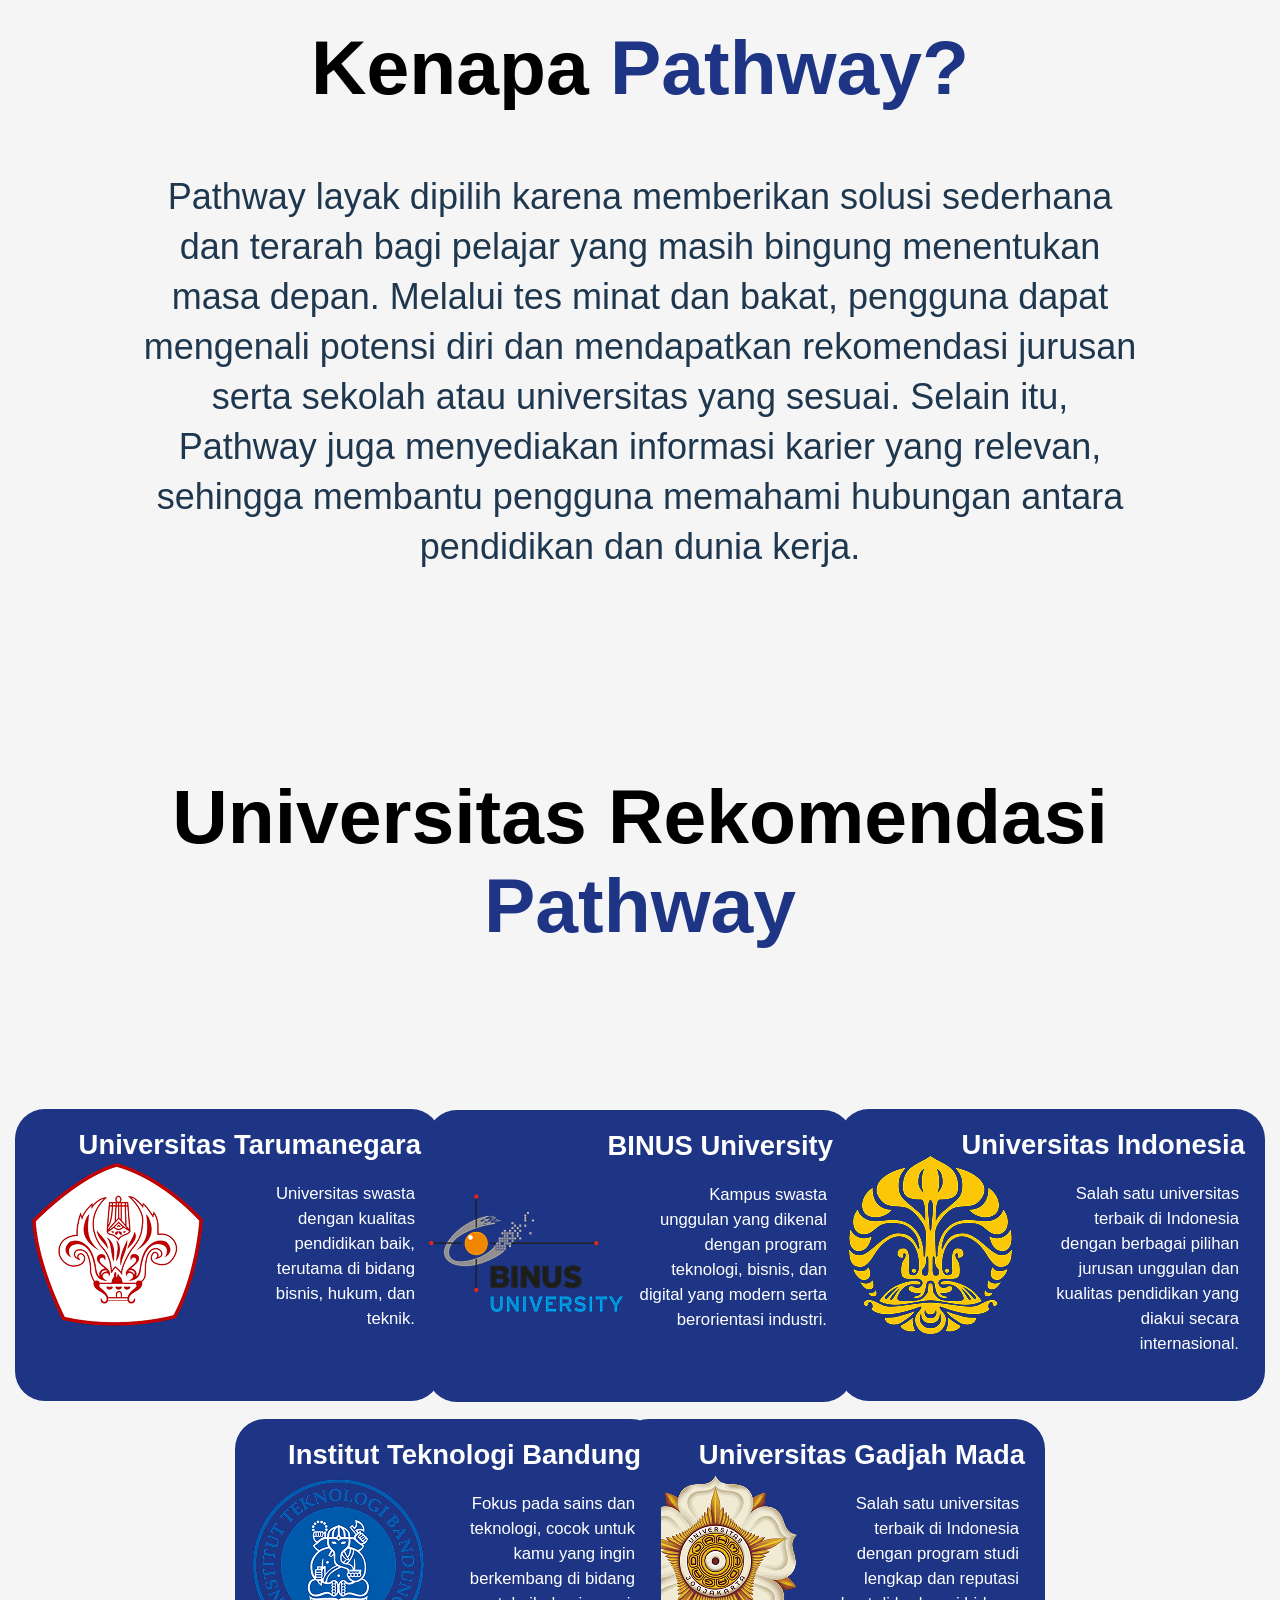
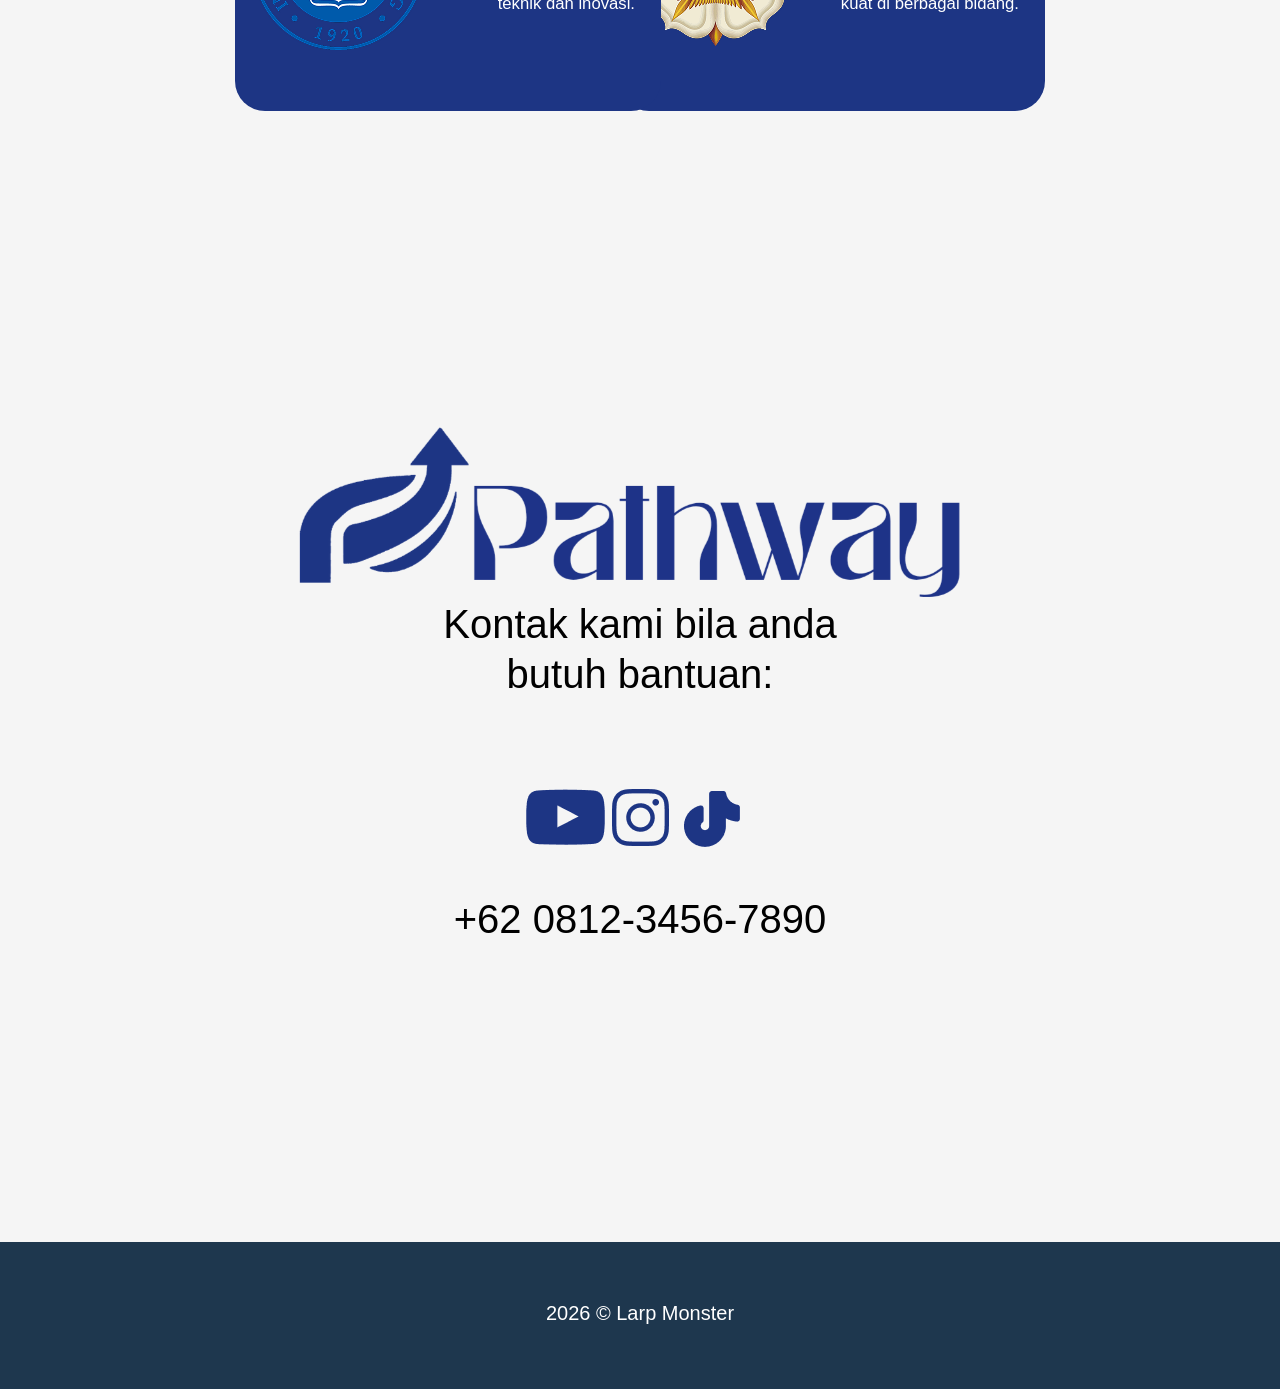
==== commit 4c59a020: "Update index.html" ====
--- a/index.html
+++ b/index.html
@@ -102,19 +102,6 @@
             <p>2026 © Larp Monster</p>
         </footer>
 
-        <script>
-            function toggleMenu() {
-    const menu = document.getElementById('loginMenu');
-    const arrow = document.getElementById('arrowIcon');
-    const wrapper = document.querySelector('.dropdown-wrapper');
-    menu.classList.toggle('show');
-    wrapper.classList.toggle('open');
-    if (menu.classList.contains('show')) {
-        arrow.style.transform = 'rotate(180deg)';
-    } else {
-        arrow.style.transform = 'rotate(0deg)';
-    }
-}
-        </script>
+        <script src="JAVA.js"></script>
     </body>
 </html>
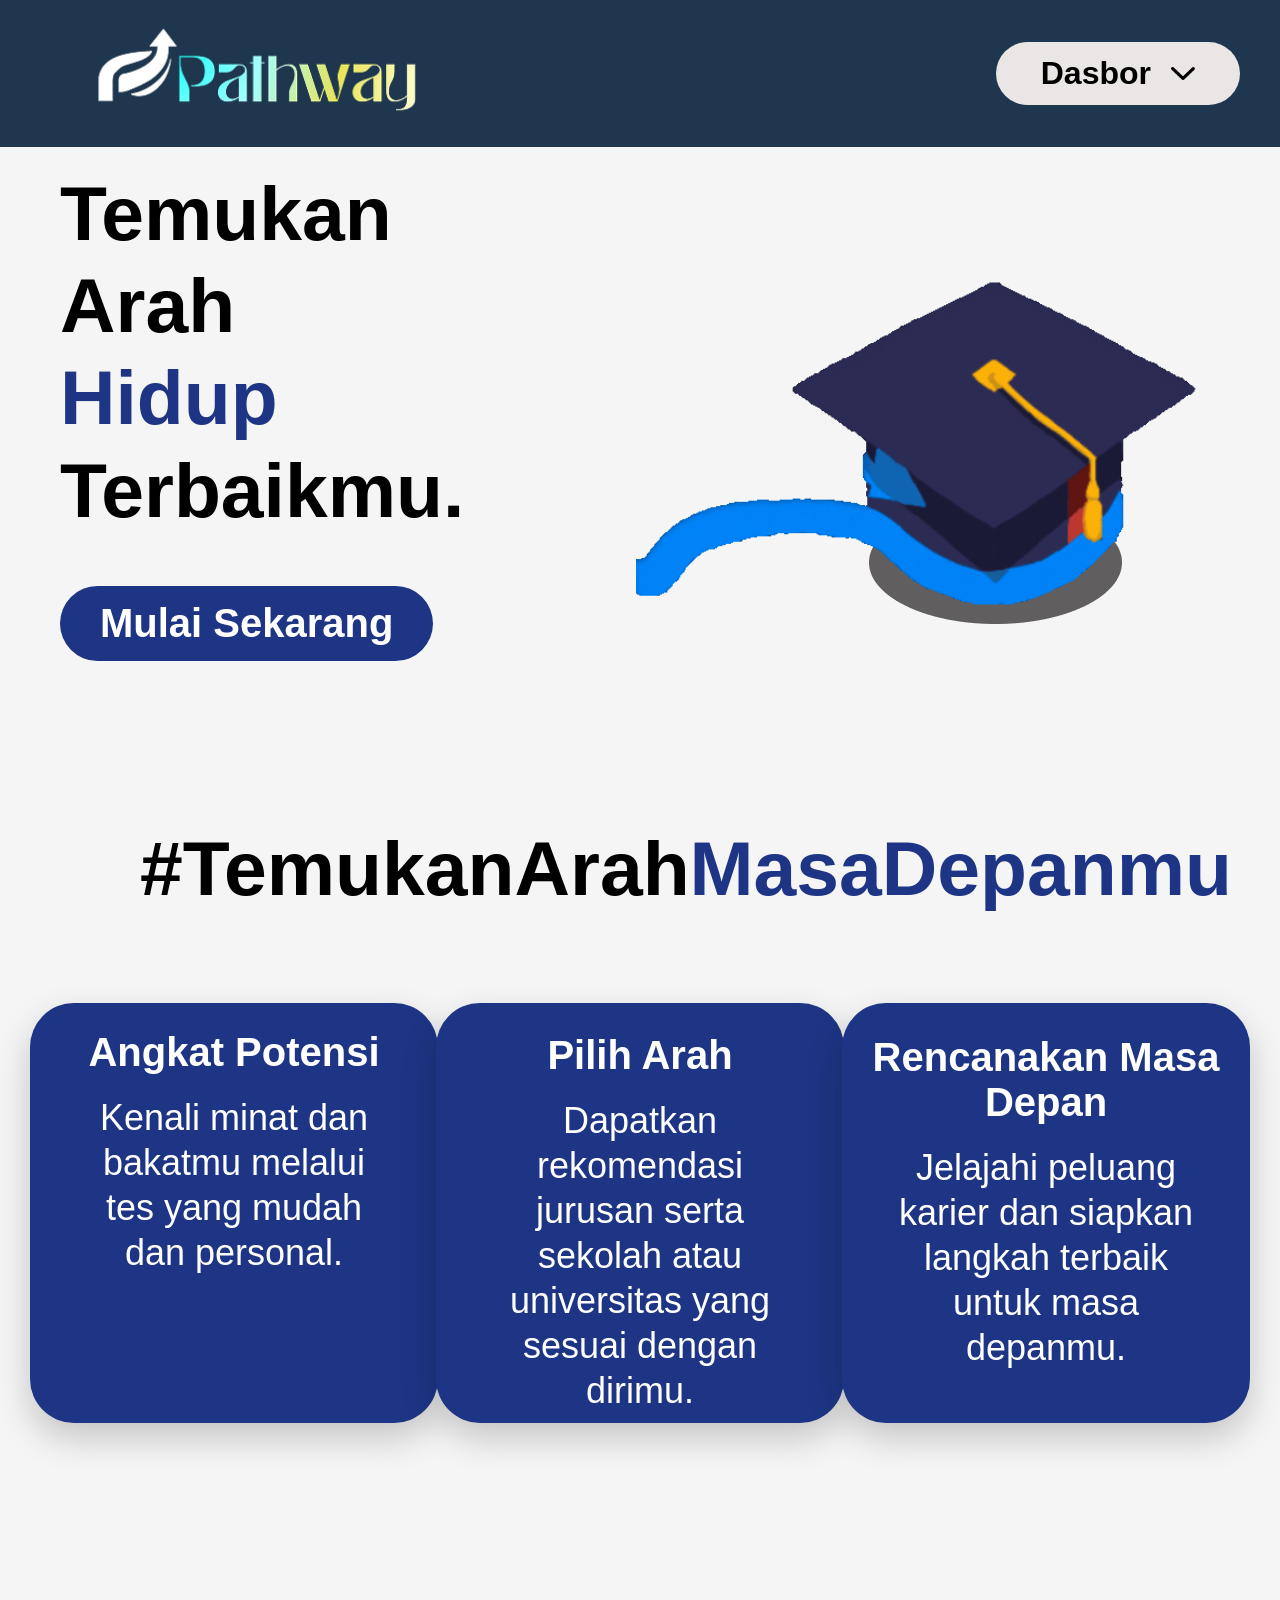
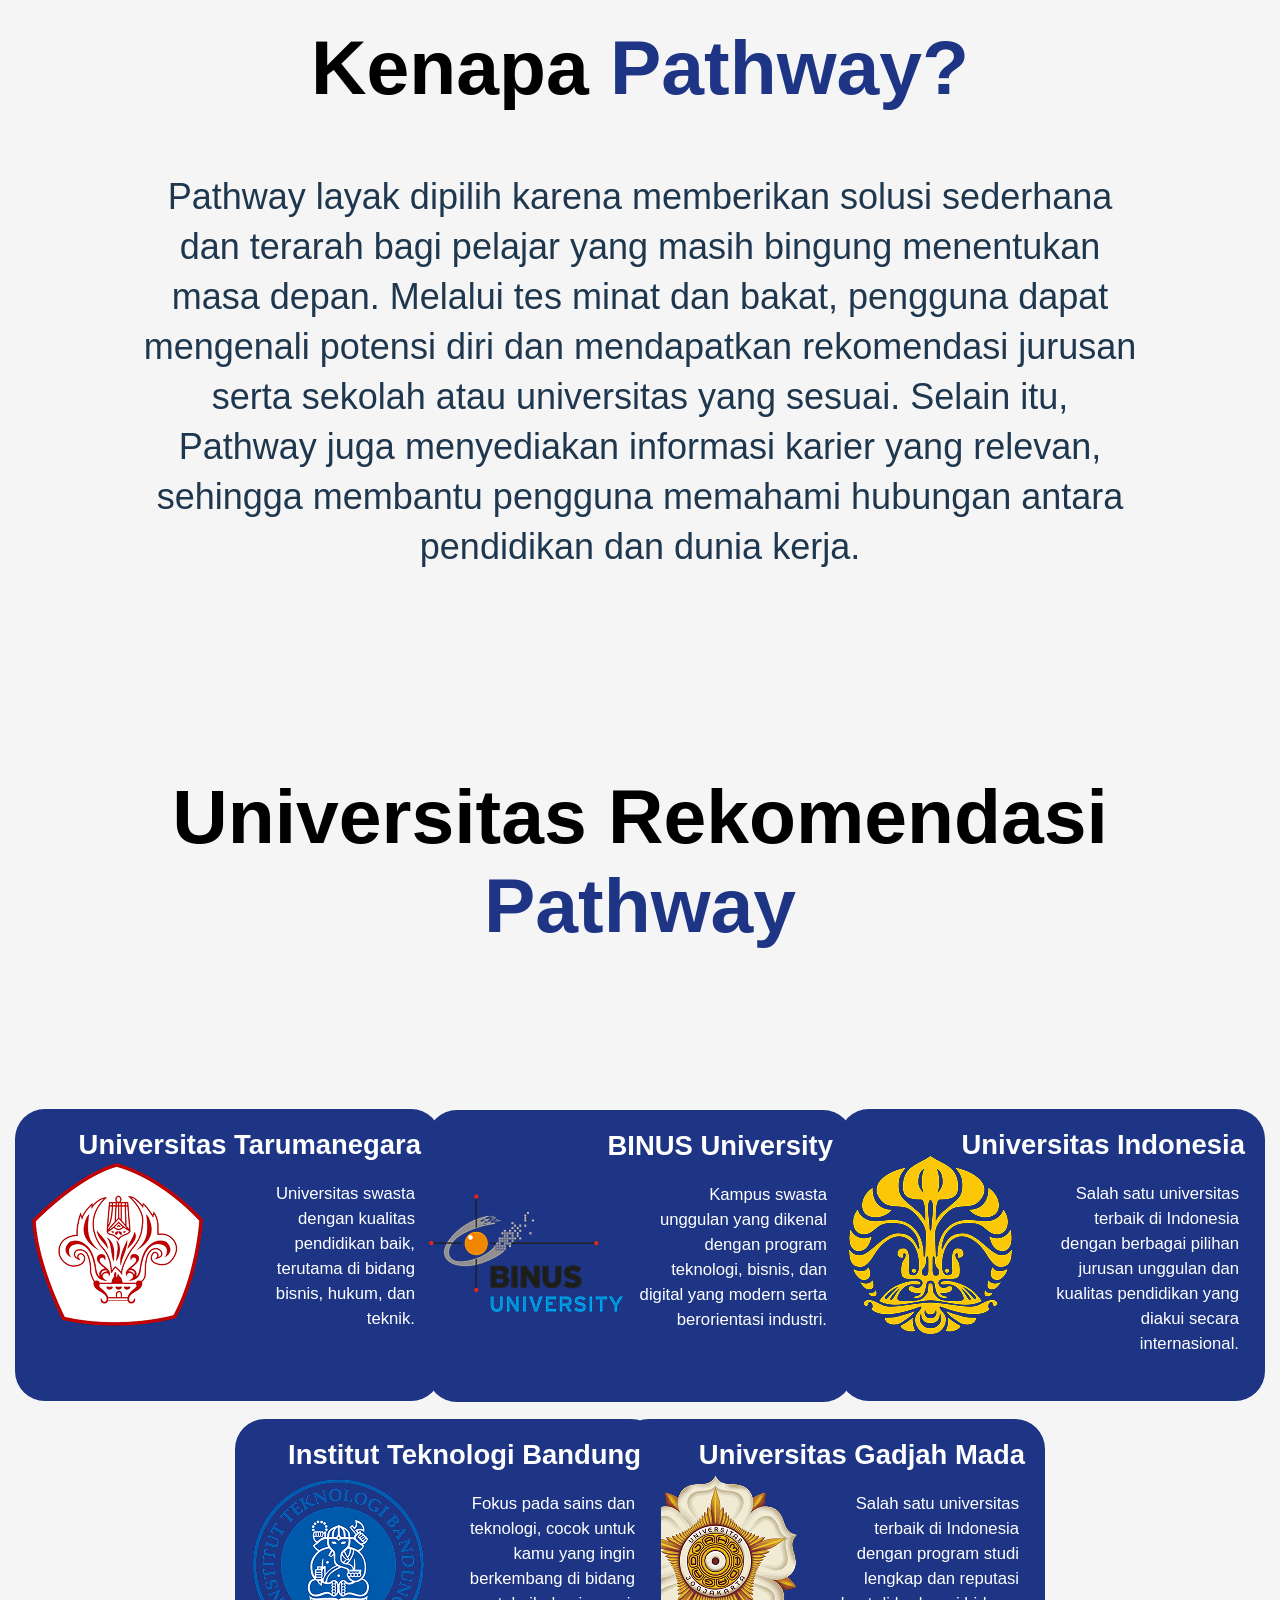
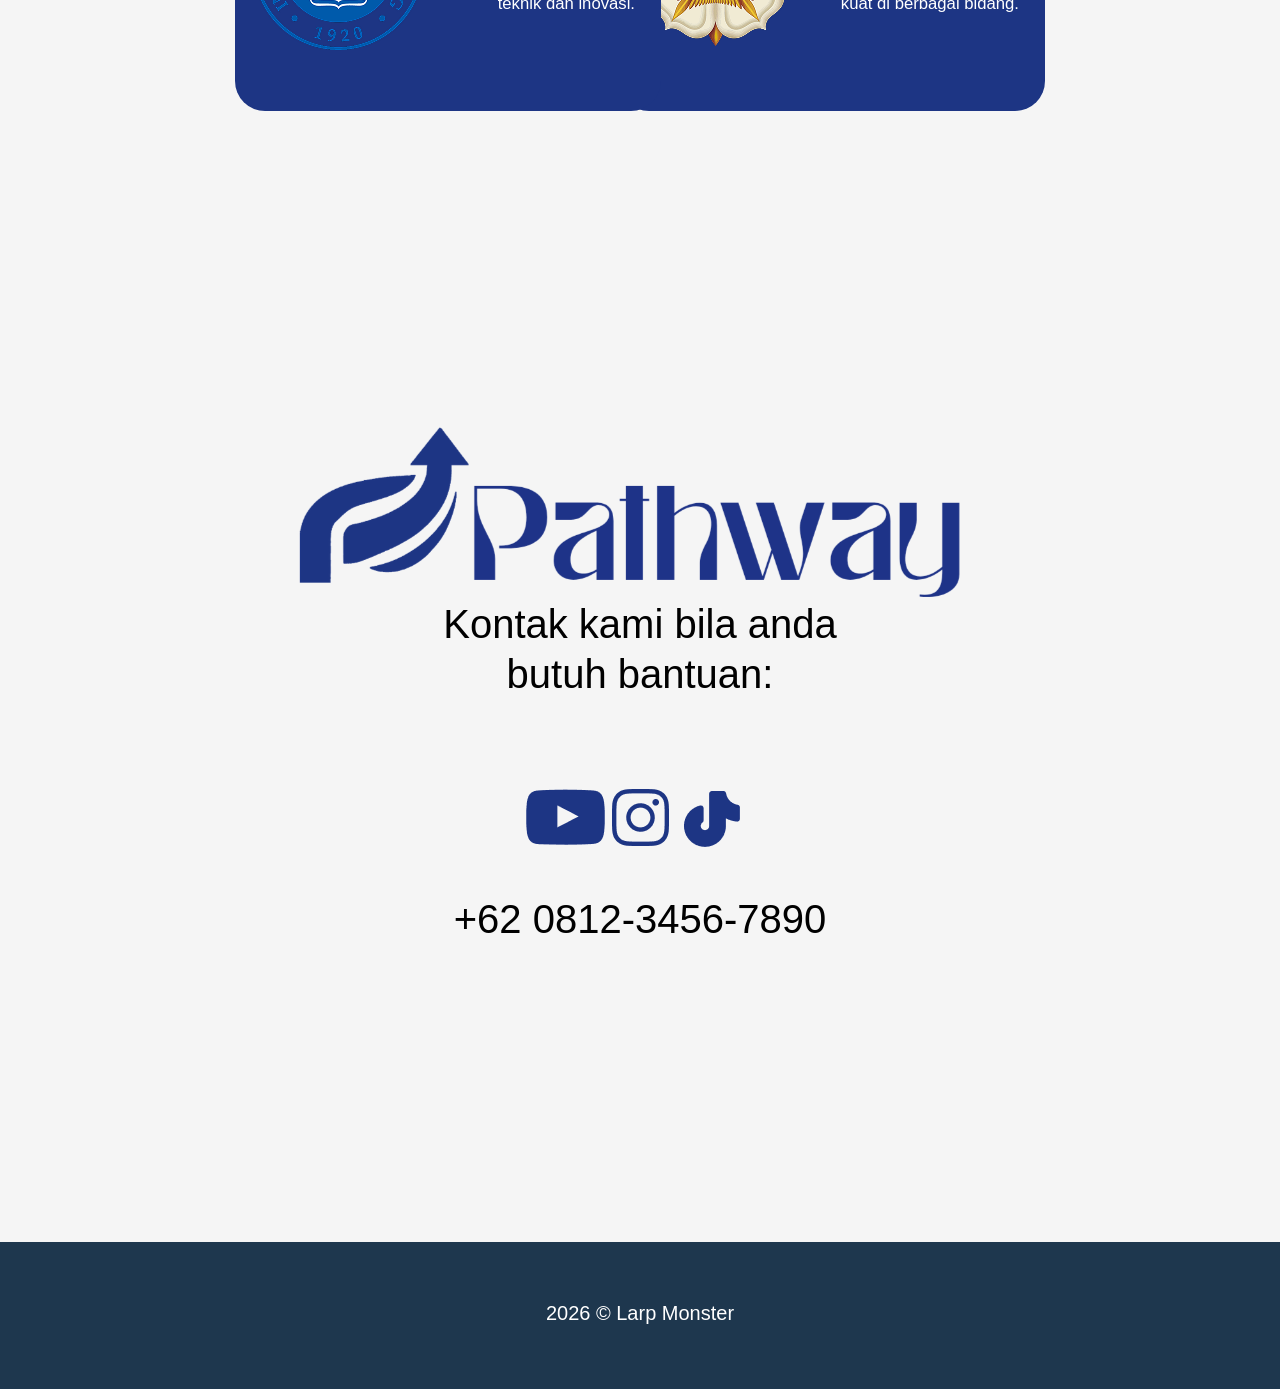
==== commit 8aa091e1: "Update index.html" ====
--- a/index.html
+++ b/index.html
@@ -26,7 +26,7 @@
         <div>
             <p class="Start">Temukan Arah <span>Hidup</span> Terbaikmu.</p>
             
-            <a href="" class="Mulaiskarang">
+            <a href="tes.html" class="Mulaiskarang">
                 <button class="Test">Mulai Sekarang</button>
             </a>
             <img src="Assets/Topi.gif" class="topi">
